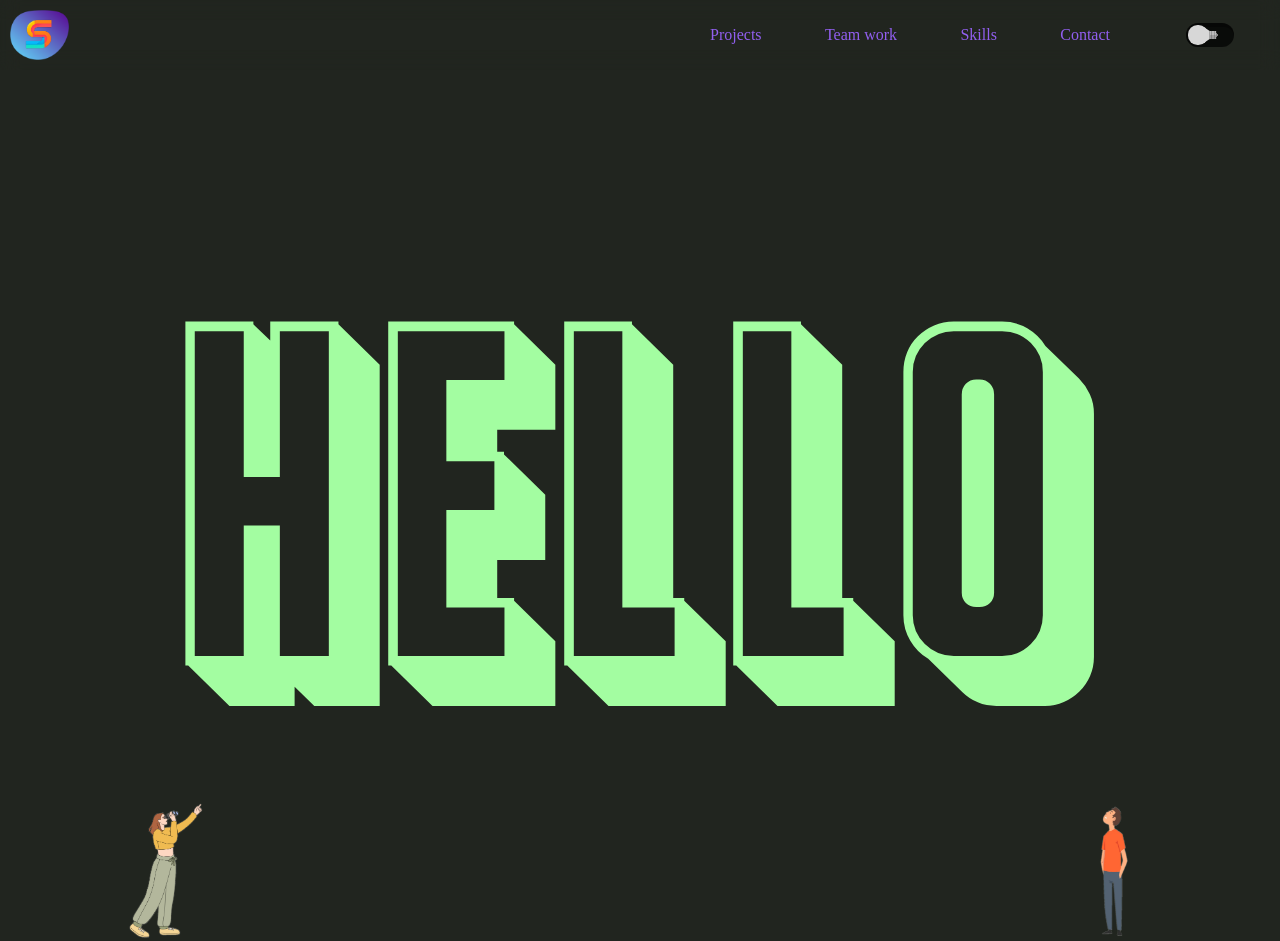
==== index.html @ 33161b4a "Added a nav screen for smaller screens" ====
<!DOCTYPE html>
<html lang="en">
<head>
    <meta charset="UTF-8">
    <meta name="viewport" content="width=device-width, initial-scale=1.0">
    <title>Sunil Hegde</title>
    <link rel="stylesheet" href="./style.css">
    <link rel="stylesheet" href="./elements.css">
    <link rel="icon" type="image/x-icon" href="./assets/favicon.ico">
</head>
<body>
    <nav>
        <div id="logo">
            <img src="./assets/logo.png" alt="logo">
        </div>
        <div id="navRightBox">
            <div id="navigationItems"> 
                <ul>
                    <li>Projects</li>
                    <li>Team work</li>
                    <li>Skills</li>
                    <li>Contact</li>
                </ul>
            </div>
            <input type="checkbox" class="l">
            <label class="hamburger">
                <input type="checkbox">
                <svg viewBox="0 0 32 32">
                  <path class="line line-top-bottom" d="M27 10 13 10C10.8 10 9 8.2 9 6 9 3.5 10.8 2 13 2 15.2 2 17 3.8 17 6L17 26C17 28.2 18.8 30 21 30 23.2 30 25 28.2 25 26 25 23.8 23.2 22 21 22L7 22"></path>
                  <path class="line" d="M7 16 27 16"></path>
                </svg>
            </label>
        </div>
    </nav>
    <div id="myNav" class="overlay">
        <div class="overlay-content">
          <a href="#">About</a>
          <a href="#">Services</a>
          <a href="#">Clients</a>
          <a href="#">Contact</a>
        </div>
      </div>
    <div id="container1">
        <div class="text">
            <h1 class="helloText box-shadow">Hello</h1>
        </div>
        <div class="illustrations">
            <img src="./assets/illustration1.png" alt="illustration1">
            <img src="./assets/illustration2.png" alt="">
        </div>
    </div>
</body>
<script src="./script.js"></script>
</html>
---- style.css ----
@font-face {
  font-family: 'franchiseregular';
  src: url('./assets/Fonts/Franchise/franchise-webfont.woff2') format('woff2'),
       url('./assets/Fonts/Franchise/franchise-webfont.woff') format('woff');
  font-weight: normal;
  font-style: normal;

}
body{
    display: flex;
    flex-direction: column;
    padding: 0;
    margin: 0;
    background: #21251f;
    width: 100vw;
}
nav{
    display: flex;
    height: 50px;
    justify-content: space-between;
    padding: 10px;
    width: 100vw;
    position: fixed; 
    top: 0; 
    left: 0; 
    z-index: 9999; 
    backdrop-filter: blur(10px);
}
#logo img{
    height: 99%;
    width: auto;
    margin: auto;
}
#navRightBox{
    display: flex;
    justify-content: space-between;
    align-items: center;
    width: 600px;
}
#navigationItems ul{
    display: flex;
    justify-content: space-between;
    width: 400px;
    padding: 20px;
    list-style: none;
    color: #925ff0;
}
.hamburger{
  display: none;
}
#container1{
  display: flex;
  flex-direction: column;
  height: 100vh;
  width: 100vw;
  justify-content: space-between;
  align-items: center;
}
#container1 h1{
  font-size: 480px;
  margin-bottom: 50px;
  font-family: franchiseregular;
  font-weight: 100;
  color: #a3fda1;
}
.illustrations{
  display: flex;
  width: 80vw;
  justify-content: space-between;
  margin-bottom: 0vh;
}
#container1 img{
  height: 150px;
  width: auto;
}
@media screen and (width < 1000px){
  #container1 h1{
    font-size: 330px;
  }
}
@media screen and (width < 660px){
  #container1{
    justify-content: center;
  }
  #container1 h1{
    font-size: 220px;
  }
  #navigationItems ul{
    display: none;
  }
  .l{
    display: none;
  }
  #navRightBox{
    width: auto;
    padding-right: 20px;
  }
  .hamburger{
    display: block;
    margin: 5px;
    z-index: 99999999;
  }
}
@media screen and (width < 450px){
  nav{
    bottom: 0;
    top: auto;
  }
  #container1 h1{
    font-size: 200px;
  }
}
@media screen and (width < 390px){
  nav{
    bottom: 0;
    top: auto;
  }

  #container1 h1{
    font-size: 170px;
  }
}
---- elements.css ----
@font-face {
  font-family: 'franchiseregular';
  src: url('./assets/Fonts/Franchise/franchise-webfont.woff2') format('woff2'),
       url('./assets/Fonts/Franchise/franchise-webfont.woff') format('woff');
  font-weight: normal;
  font-style: normal;

}
/* Togle Switch */
.l {
    display: block;
    margin-bottom: 1.5em;
    font-size: 1em;
  }
  
  .l {
    background-color: rgba(0,0,0,0.7);
    border-radius: 0.75em;
    box-shadow: 0.125em 0.125em 0 0.125em rgba(0,0,0,0.3) inset;
    color: #fdea7b;
    display: inline-flex;
    align-items: center;
    margin: auto;
    padding: 0.15em;
    width: 3em;
    height: 1.5em;
    transition: background-color 0.1s 0.3s ease-out, box-shadow 0.1s 0.3s ease-out;
    -webkit-appearance: none;
    -moz-appearance: none;
    appearance: none;
  }
  
  .l:before, .l:after {
    content: "";
    display: block;
  }
  
  .l:before {
    background-color: #d7d7d7;
    border-radius: 50%;
    width: 1.2em;
    height: 1.2em;
    transition: background-color 0.1s 0.3s ease-out, transform 0.3s ease-out;
    z-index: 1;
  }
  
  .l:after {
    background: linear-gradient(transparent 50%, rgba(0,0,0,0.15) 0) 0 50% / 50% 100%,
          repeating-linear-gradient(90deg,#bbb 0,#bbb,#bbb 20%,#999 20%,#999 40%) 0 50% / 50% 100%,
          radial-gradient(circle at 50% 50%,#888 25%, transparent 26%);
    background-repeat: no-repeat;
    border: 0.25em solid transparent;
    border-left: 0.4em solid #d8d8d8;
    border-right: 0 solid transparent;
    transition: border-left-color 0.1s 0.3s ease-out, transform 0.3s ease-out;
    transform: translateX(-22.5%);
    transform-origin: 25% 50%;
    width: 1.2em;
    height: 1em;
    box-sizing: border-box;
  }
  /* Checked */
  .l:checked {
    background-color: white;
    border: 4px solid #fdea7b;
    box-shadow: 0.125em 0.125em 0 0.125em rgba(0,0,0,0.1) inset;
  }
  
  .l:checked:before {
    background-color: currentColor;
    transform: translateX(125%)
  }
  
  .l:checked:after {
    border-left-color: currentColor;
    transform: translateX(-2.5%) rotateY(180deg);
  }

  .hamburger {
    cursor: pointer;
  }
  
  .hamburger input {
    display: none;
  }
  
  .hamburger svg {
    /* The size of the SVG defines the overall size */
    height: 2.5em;
    /* Define the transition for transforming the SVG */
    transition: transform 600ms cubic-bezier(0.4, 0, 0.2, 1);
  }
  
  .line {
    fill: none;
    stroke: #925ff0;
    stroke-linecap: round;
    stroke-linejoin: round;
    stroke-width: 3;
    /* Define the transition for transforming the Stroke */
    transition: stroke-dasharray 600ms cubic-bezier(0.4, 0, 0.2, 1),
                stroke-dashoffset 600ms cubic-bezier(0.4, 0, 0.2, 1);
  }
  
  .line-top-bottom {
    stroke-dasharray: 12 63;
  }
  
  .hamburger input:checked + svg {
    transform: rotate(-45deg);
  }
  
  .hamburger input:checked + svg .line-top-bottom {
    stroke-dasharray: 20 300;
    stroke-dashoffset: -32.42;
  }
  /* The Overlay (background) */
.overlay { 
  height: 100%;
  width: 0;
  position: fixed; 
  z-index: 1; 
  left: 0;
  top: 0;
  backdrop-filter: blur(30px);
  overflow-x: hidden; 
  transition: 0.5s;
}

/* Position the content inside the overlay */
.overlay-content {
  position: relative;
  top: 35%;
  width: 100%;
  text-align: center; 
  margin-top: 30px;
}

/* The navigation links inside the overlay */
.overlay a {
  padding: 8px;
  text-decoration: none;
  font-size: 50px;
  font-family: franchiseregular;
  color: #925ff0;
  display: block; 
  transition: 0.3s; 
}

.overlay a:hover, .overlay a:focus {
  color: red;
}
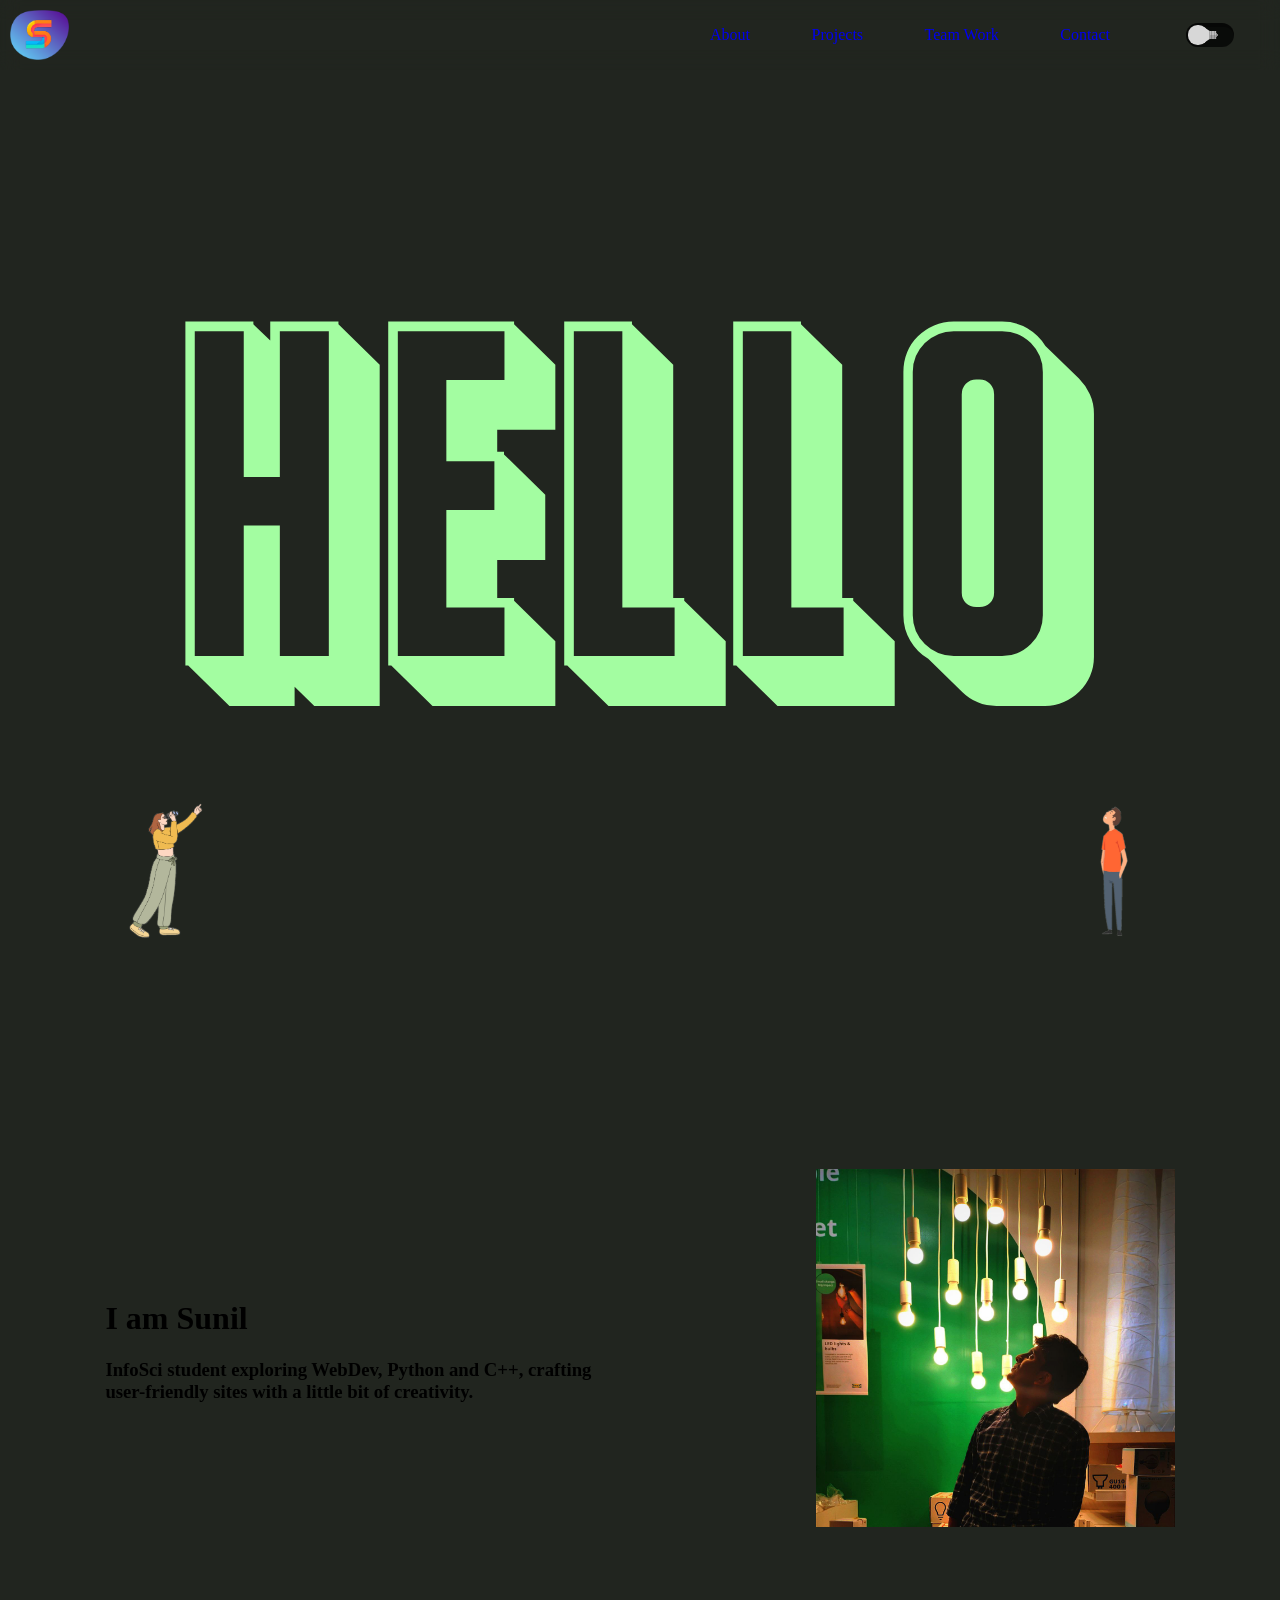
==== commit 023e23b9: "added 2nd page" ====
--- a/index.html
+++ b/index.html
@@ -16,10 +16,10 @@
         <div id="navRightBox">
             <div id="navigationItems"> 
                 <ul>
-                    <li>Projects</li>
-                    <li>Team work</li>
-                    <li>Skills</li>
-                    <li>Contact</li>
+                    <li><a href="#container2">About</a></li>
+                    <li><a href="#">Projects</a></li>
+                    <li><a href="#">Team Work</a></li>
+                    <li><a href="#">Contact</a></li>
                 </ul>
             </div>
             <input type="checkbox" class="l">
@@ -34,21 +34,30 @@
     </nav>
     <div id="myNav" class="overlay">
         <div class="overlay-content">
-          <a href="#">About</a>
-          <a href="#">Services</a>
-          <a href="#">Clients</a>
+          <a href="#container2">About</a>
+          <a href="#">Projects</a>
+          <a href="#">Team Work</a>
           <a href="#">Contact</a>
         </div>
       </div>
     <div id="container1">
         <div class="text">
-            <h1 class="helloText box-shadow">Hello</h1>
+            <h1 class="helloText">Hello</h1>
         </div>
         <div class="illustrations">
             <img src="./assets/illustration1.png" alt="illustration1">
             <img src="./assets/illustration2.png" alt="">
         </div>
     </div>
+    <div id="container2">
+        <div class="aboutText">
+            <h1>I am <span>Sunil</span></h1>
+            <h3>InfoSci student exploring WebDev, Python and C++, crafting user-friendly sites with a little bit of creativity.</h3>
+        </div>
+        <div class="myImage">
+            <img src="./assets/Sunil.jpeg" alt="Sunil's Image">
+        </div>
+    </div>
 </body>
 <script src="./script.js"></script>
 </html>
--- a/style.css
+++ b/style.css
@@ -5,6 +5,9 @@
   font-weight: normal;
   font-style: normal;
 
+}
+::-webkit-scrollbar {
+  display: none;
 }
 body{
     display: flex;
@@ -45,6 +48,16 @@
     list-style: none;
     color: #925ff0;
 }
+#navigationItems li{
+  transition: 0.3s ease-in;
+}
+#navigationItems li:hover{
+  transform: scale(1.08);
+}
+#navigationItems a:link{
+  text-decoration: none;
+}
+
 .hamburger{
   display: none;
 }
@@ -73,9 +86,26 @@
   height: 150px;
   width: auto;
 }
+#container2{
+  display: flex;
+  height: 100vh;
+  width: 100vw;
+  justify-content: space-around;
+  align-items: center;
+}
+#container2 img{
+  height: auto;
+  width: 28vw;
+}
+#container2 .aboutText{
+  width: 500px;
+}
 @media screen and (width < 1000px){
   #container1 h1{
     font-size: 330px;
+  }
+  #container2{
+    flex-direction: column;
   }
 }
 @media screen and (width < 660px){
--- a/elements.css
+++ b/elements.css
@@ -142,7 +142,8 @@
   text-decoration: none;
   font-size: 50px;
   font-family: franchiseregular;
-  color: #925ff0;
+  text-shadow: 0 0 10px #925ff0; 
+  color: white;
   display: block; 
   transition: 0.3s; 
 }
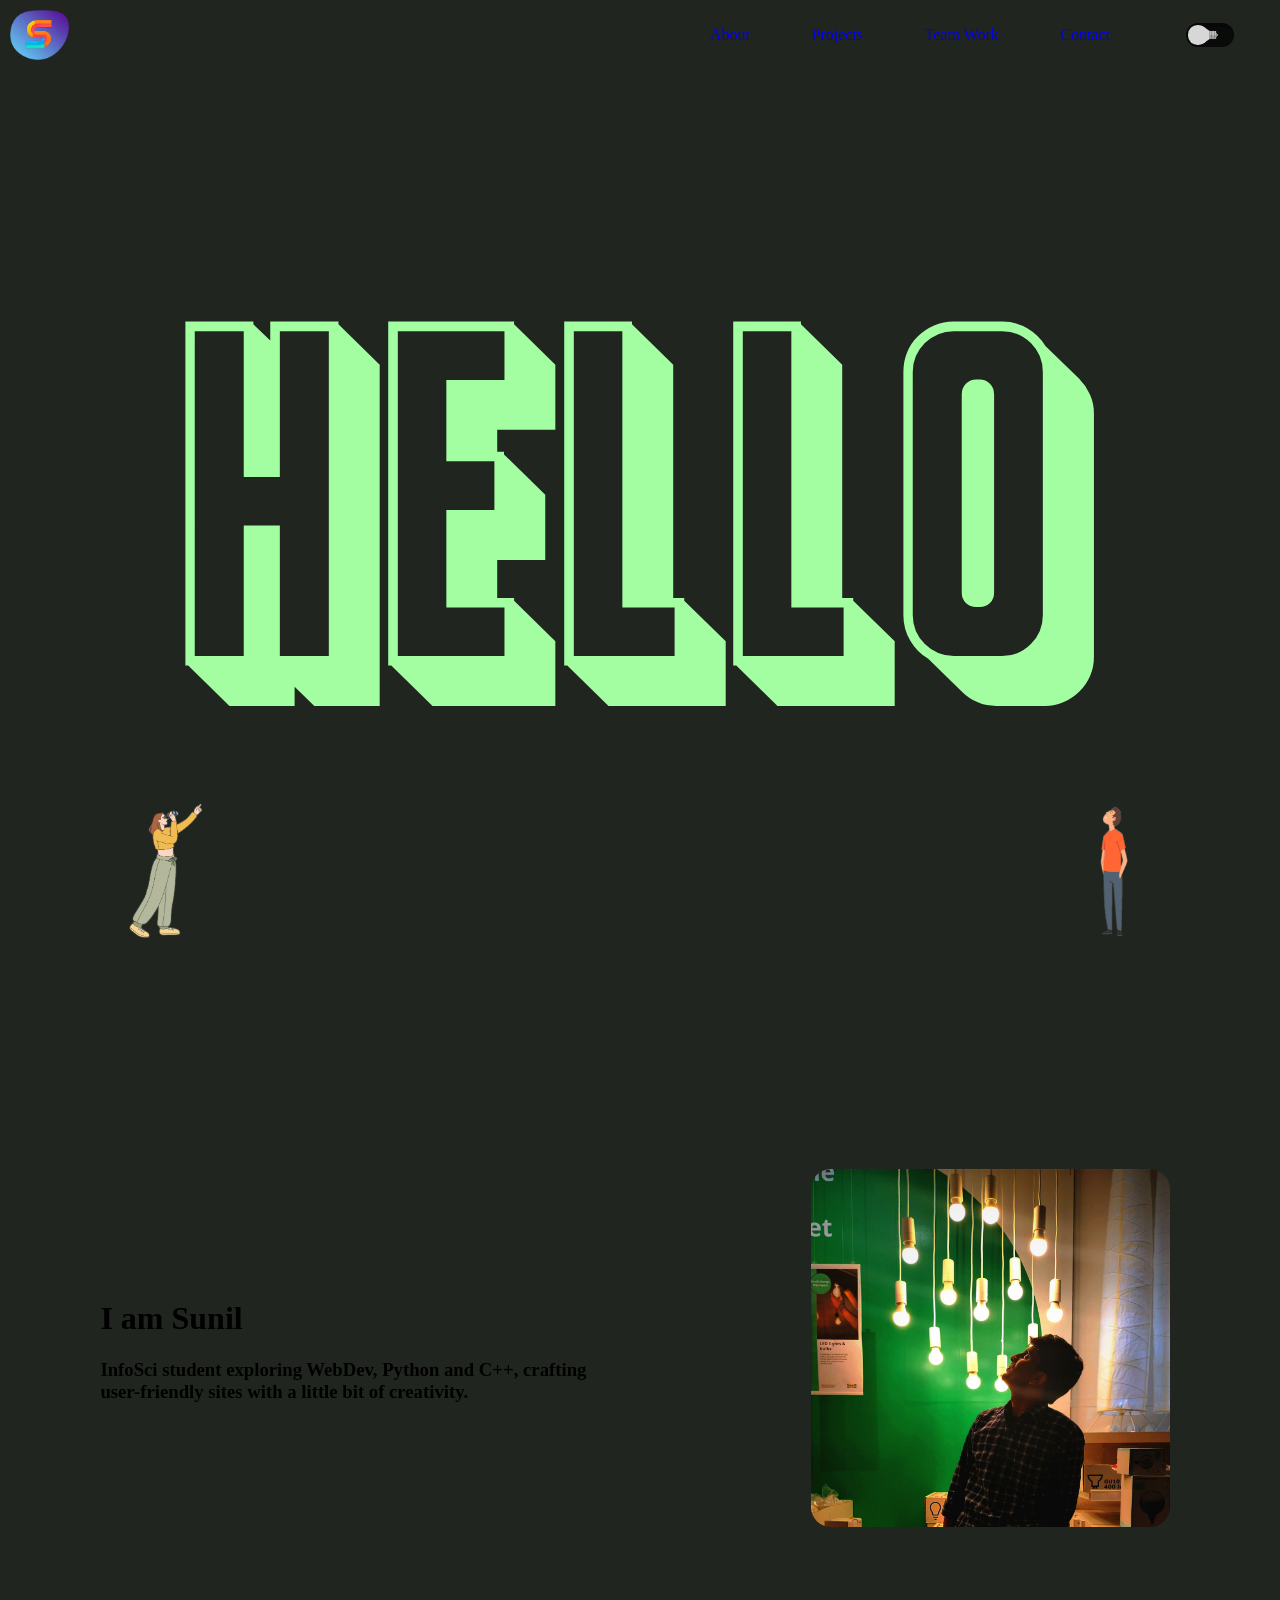
==== commit 4034dbe3: "some minor changes" ====
--- a/index.html
+++ b/index.html
@@ -22,7 +22,7 @@
                     <li><a href="#">Contact</a></li>
                 </ul>
             </div>
-            <input type="checkbox" class="l">
+            <input type="checkbox" class="l" style="cursor: pointer;">
             <label class="hamburger">
                 <input type="checkbox">
                 <svg viewBox="0 0 32 32">
@@ -58,6 +58,8 @@
             <img src="./assets/Sunil.jpeg" alt="Sunil's Image">
         </div>
     </div>
+    <div id="container3">
+    </div>
 </body>
 <script src="./script.js"></script>
 </html>
--- a/style.css
+++ b/style.css
@@ -16,6 +16,7 @@
     margin: 0;
     background: #21251f;
     width: 100vw;
+    transition: 0.5s ease-in;
 }
 nav{
     display: flex;
@@ -93,12 +94,24 @@
   justify-content: space-around;
   align-items: center;
 }
+ 
 #container2 img{
   height: auto;
   width: 28vw;
+  border-radius: 30px;
+  padding: 10px;
+  margin: auto;
 }
 #container2 .aboutText{
   width: 500px;
+}
+
+#container3{
+  display: flex;
+  height: 100vh;
+  width: 100vw;
+  justify-content: space-around;
+  align-items: center;
 }
 @media screen and (width < 1000px){
   #container1 h1{
@@ -106,6 +119,9 @@
   }
   #container2{
     flex-direction: column;
+  }
+  #container2 .aboutText{
+    width: 300px;
   }
 }
 @media screen and (width < 660px){
--- a/elements.css
+++ b/elements.css
@@ -150,4 +150,4 @@
 
 .overlay a:hover, .overlay a:focus {
   color: red;
-}
+}
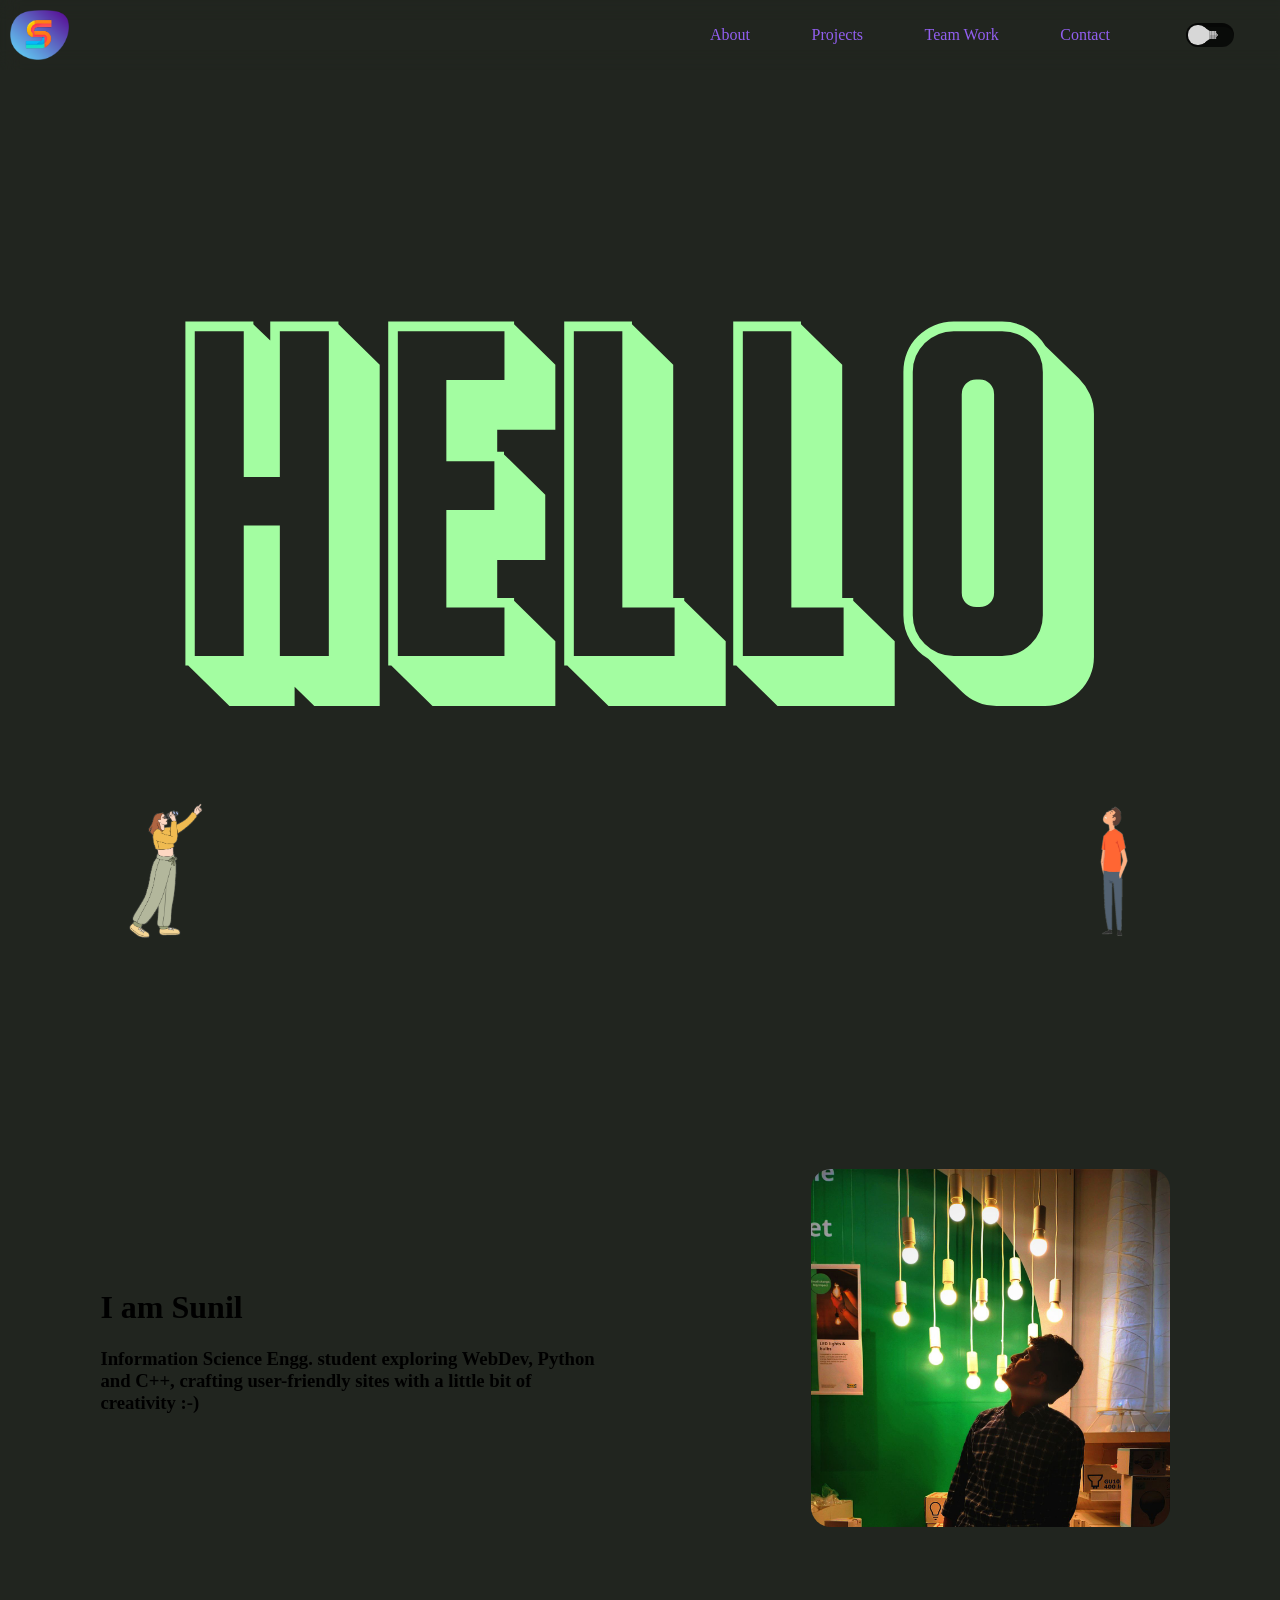
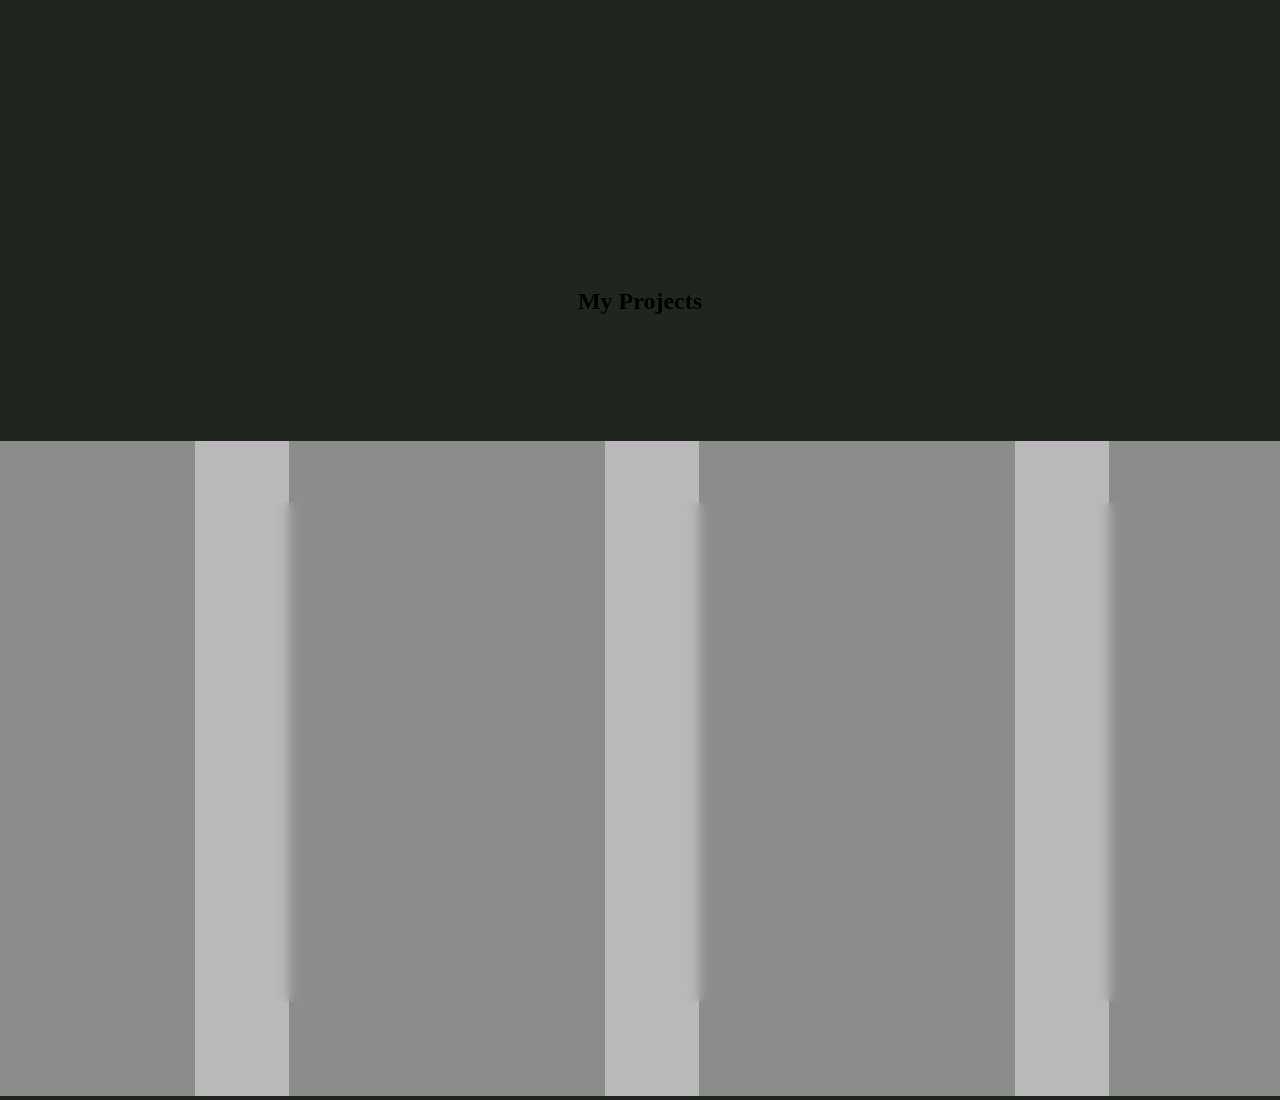
==== commit 3214efd4: "Added my projects section" ====
--- a/index.html
+++ b/index.html
@@ -17,7 +17,7 @@
             <div id="navigationItems"> 
                 <ul>
                     <li><a href="#container2">About</a></li>
-                    <li><a href="#">Projects</a></li>
+                    <li><a href="#container3">Projects</a></li>
                     <li><a href="#">Team Work</a></li>
                     <li><a href="#">Contact</a></li>
                 </ul>
@@ -35,7 +35,7 @@
     <div id="myNav" class="overlay">
         <div class="overlay-content">
           <a href="#container2">About</a>
-          <a href="#">Projects</a>
+          <a href="#container3">Projects</a>
           <a href="#">Team Work</a>
           <a href="#">Contact</a>
         </div>
@@ -52,13 +52,68 @@
     <div id="container2">
         <div class="aboutText">
             <h1>I am <span>Sunil</span></h1>
-            <h3>InfoSci student exploring WebDev, Python and C++, crafting user-friendly sites with a little bit of creativity.</h3>
+            <h3>Information Science Engg. student exploring WebDev, Python and C++, crafting user-friendly sites with a little bit of creativity :-)</h3>
         </div>
         <div class="myImage">
             <img src="./assets/Sunil.jpeg" alt="Sunil's Image">
         </div>
     </div>
     <div id="container3">
+        <h2>My Projects</h2>
+        <div class="projects">
+            <div class="card">
+                <h3>Solaris</h3>
+                <img src="./assets/SolarisPage.png" alt="Solaris Page" style="width: 90%; height: auto; border-radius: 5px;">
+                <p>I made my first landing page using HTML and CSS after learning a lot from The Odin Project, an open-source web development platform.</p>
+                <div class="buttons">
+                    <button>
+                        <span><a href="https://github.com/Sunil-Hegde/odin-website" target="_blank">REPO</a></span>
+                      </button>
+                      <button>
+                        <span><a href="https://sunil-hegde.github.io/odin-website/" target="_blank">PAGE</a></span>
+                      </button>
+                </div>
+            </div>
+            <div class="card">
+              <h3>Rock-Paper-Scissors</h3>
+              <img src="./assets/rockPaperScissorsPage.png" alt="Solaris Page" style="width: 90%; height: auto; border-radius: 5px;">
+              <p>Curious for a game of chance? Check out my Rock, Paper, Scissors game website! Crafted with HTML, CSS, and JavaScript for some interactive fun!</p>
+                <div class="buttons">
+                    <button>
+                        <span><a href="https://github.com/Sunil-Hegde/odin-javascript" target="_blank">REPO</a></span>
+                    </button>
+                    <button>
+                        <span><a href="https://sunil-hegde.github.io/odin-javascript/" target="_blank">PAGE</a></span>
+                    </button>
+                </div>
+            </div>
+            <div class="card">
+                <h3>Etch-A-Sketch</h3>
+                <img src="./assets/etchAsketchPage.png" alt="Solaris Page" style="width: 90%; height: auto; border-radius: 5px;">
+                <p>I played around with a mix of JavaScript functions, and created my own Etch-A-Sketch page.</p>
+                <div class="buttons">
+                    <button>
+                        <span><a href="https://github.com/Sunil-Hegde/odin-etchAsketch" target="_blank">REPO</a></span>
+                    </button>
+                    <button>
+                        <span><a href="https://sunil-hegde.github.io/odin-etchAsketch/" target="_blank">PAGE</a></span>
+                    </button>
+                </div>
+            </div>
+            <div class="card">
+                <h3>Astronomy picture of the day</h3>
+                <img src="./assets/APODpage.png" alt="Solaris Page" style="width: 90%; height: auto; border-radius: 5px;">
+                <p>I explored about APIs and created a page dedicated to Astronomy Picture of the Day. This uses NASA's public API with the same title.</p>
+                <div class="buttons">
+                    <button>
+                        <span><a href="https://github.com/Sunil-Hegde/APOD" target="_blank">REPO</a></span>
+                    </button>
+                    <button>
+                        <span><a href="https://sunil-hegde.github.io/APOD/" target="_blank">PAGE</a></span>
+                    </button>
+                </div>
+            </div>
+        </div>
     </div>
 </body>
 <script src="./script.js"></script>
--- a/style.css
+++ b/style.css
@@ -8,6 +8,10 @@
 }
 ::-webkit-scrollbar {
   display: none;
+}
+a{
+  text-decoration: none;
+  color: inherit;
 }
 body{
     display: flex;
@@ -108,11 +112,21 @@
 
 #container3{
   display: flex;
+  flex-direction: column;
   height: 100vh;
   width: 100vw;
   justify-content: space-around;
   align-items: center;
 }
+.projects{
+  display: flex;
+  justify-content: space-around;
+}
+.buttons{
+  display: flex;
+  justify-content: space-around;
+}
+
 @media screen and (width < 1000px){
   #container1 h1{
     font-size: 330px;
--- a/elements.css
+++ b/elements.css
@@ -150,4 +150,98 @@
 
 .overlay a:hover, .overlay a:focus {
   color: red;
-}+}
+.card {
+  box-sizing: border-box;
+  width: 350px;
+  height: 500px;
+  background: rgba(217, 217, 217, 0.58);
+  border: 2px solid white;
+  box-shadow: 12px 17px 51px rgba(153, 152, 152, 0.486);
+  backdrop-filter: blur(6px);
+  border-radius: 17px;
+  text-align: center;
+  cursor: pointer;
+  transition: all 0.5s;
+  display: flex;
+  flex-direction: column;
+  align-items: center;
+  justify-content: space-evenly;
+  user-select: none;
+  font-weight: bolder;
+  color: black;
+  margin: 30px;
+}
+
+.card:hover {
+  border: 2px solid #925ff0;
+  transform: scale(1.05);
+}
+
+.card:active {
+  transform: scale(0.95);
+}
+button {
+  position: relative;
+  display: flex;
+  justify-content: center;
+  align-items: center;
+  border-radius: 10px;
+  background: #183153;
+  font-family: "Montserrat", sans-serif;
+  box-shadow: 0px 6px 24px 0px rgba(0, 0, 0, 0.2);
+  overflow: hidden;
+  border: none;
+  width: 40%;
+  height: 80%;
+  cursor: pointer;
+ }
+ 
+ button:after {
+  content: " ";
+  width: 0%;
+  height: 100%;
+  background: #a3fda1;
+  position: absolute;
+  transition: all 0.4s ease-in-out;
+  right: 0;
+ }
+ 
+ button:hover::after {
+  right: auto;
+  left: 0;
+  width: 100%;
+ }
+ 
+ button span {
+  text-align: center;
+  text-decoration: none;
+  width: 100%;
+  padding: 18px 25px;
+  color: #fff;
+  font-size: 1.125em;
+  font-weight: 700;
+  letter-spacing: 0.3em;
+  z-index: 20;
+  transition: all 0.3s ease-in-out;
+ }
+ 
+ button:hover span {
+  color: #183153;
+  animation: scaleUp 0.3s ease-in-out;
+ }
+ 
+ @keyframes scaleUp {
+  0% {
+   transform: scale(1);
+  }
+ 
+  50% {
+   transform: scale(0.95);
+  }
+ 
+  100% {
+   transform: scale(1);
+  }
+ }
+ 
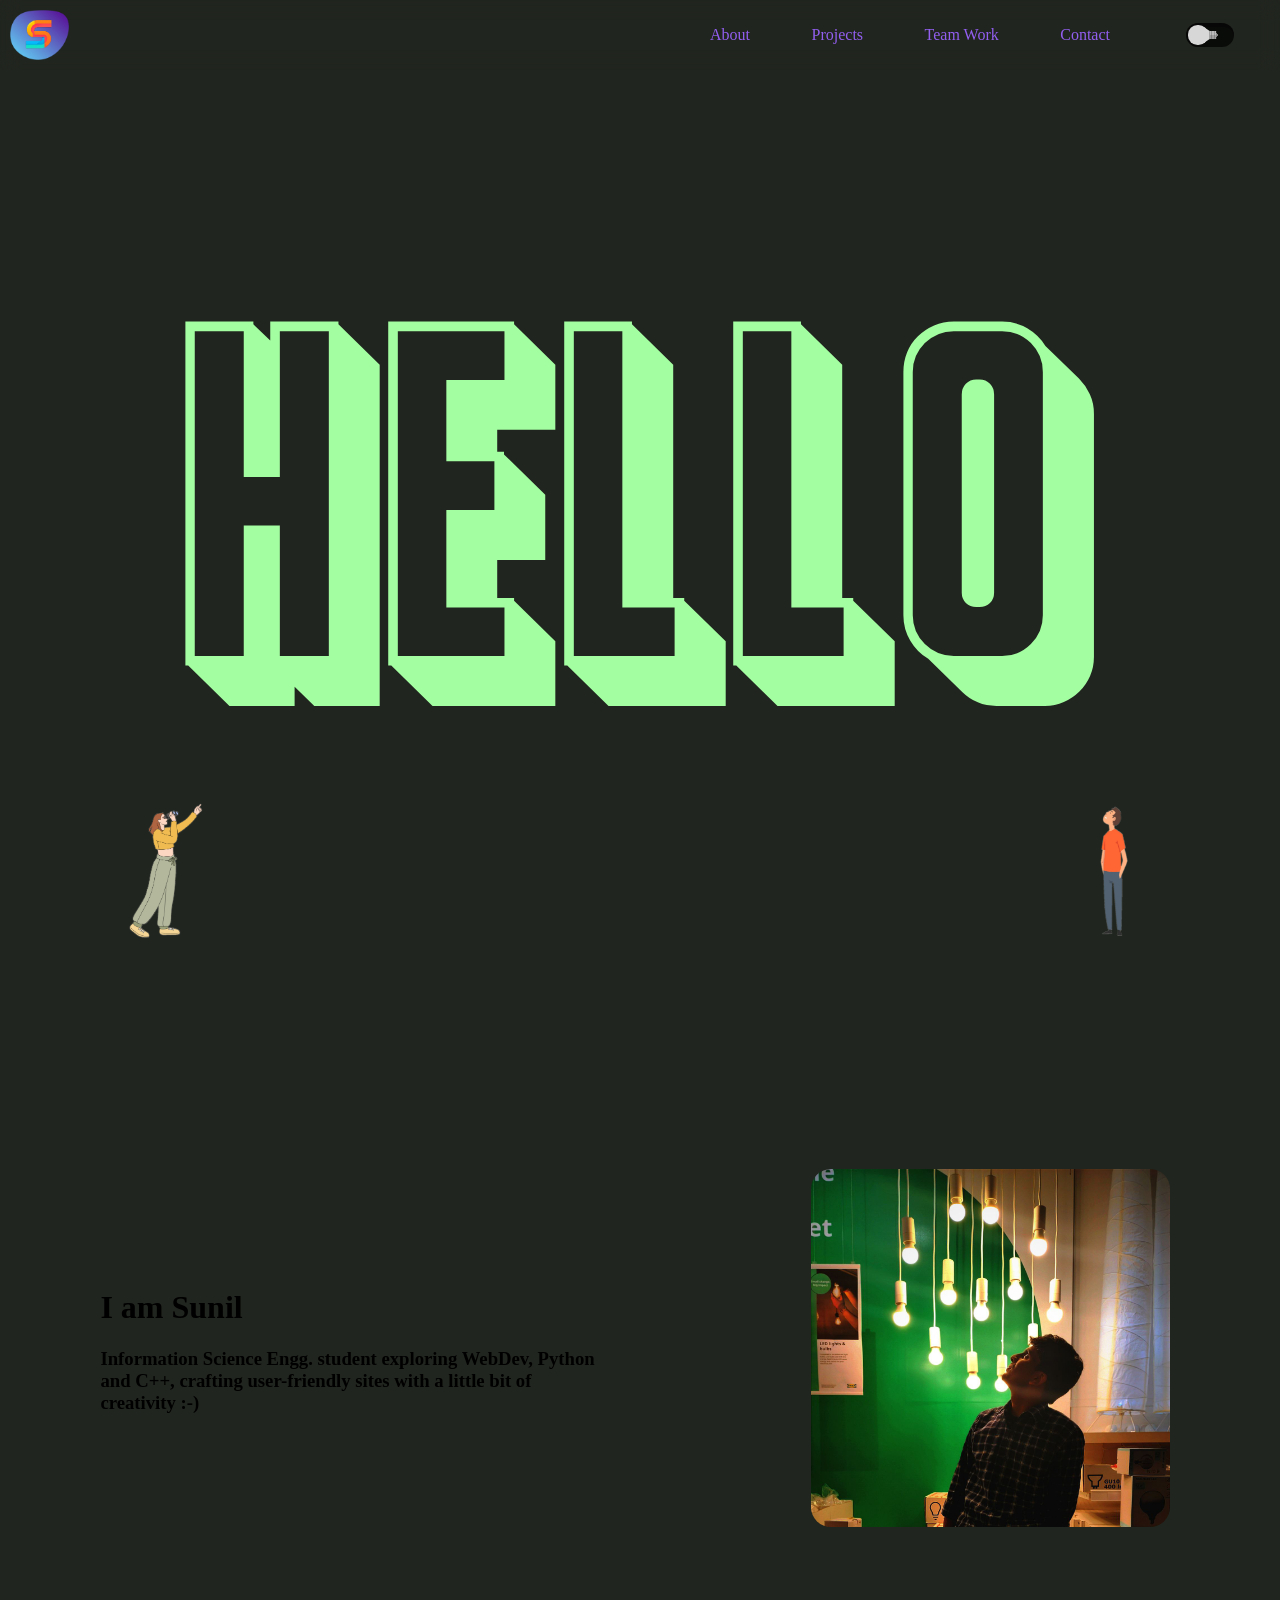
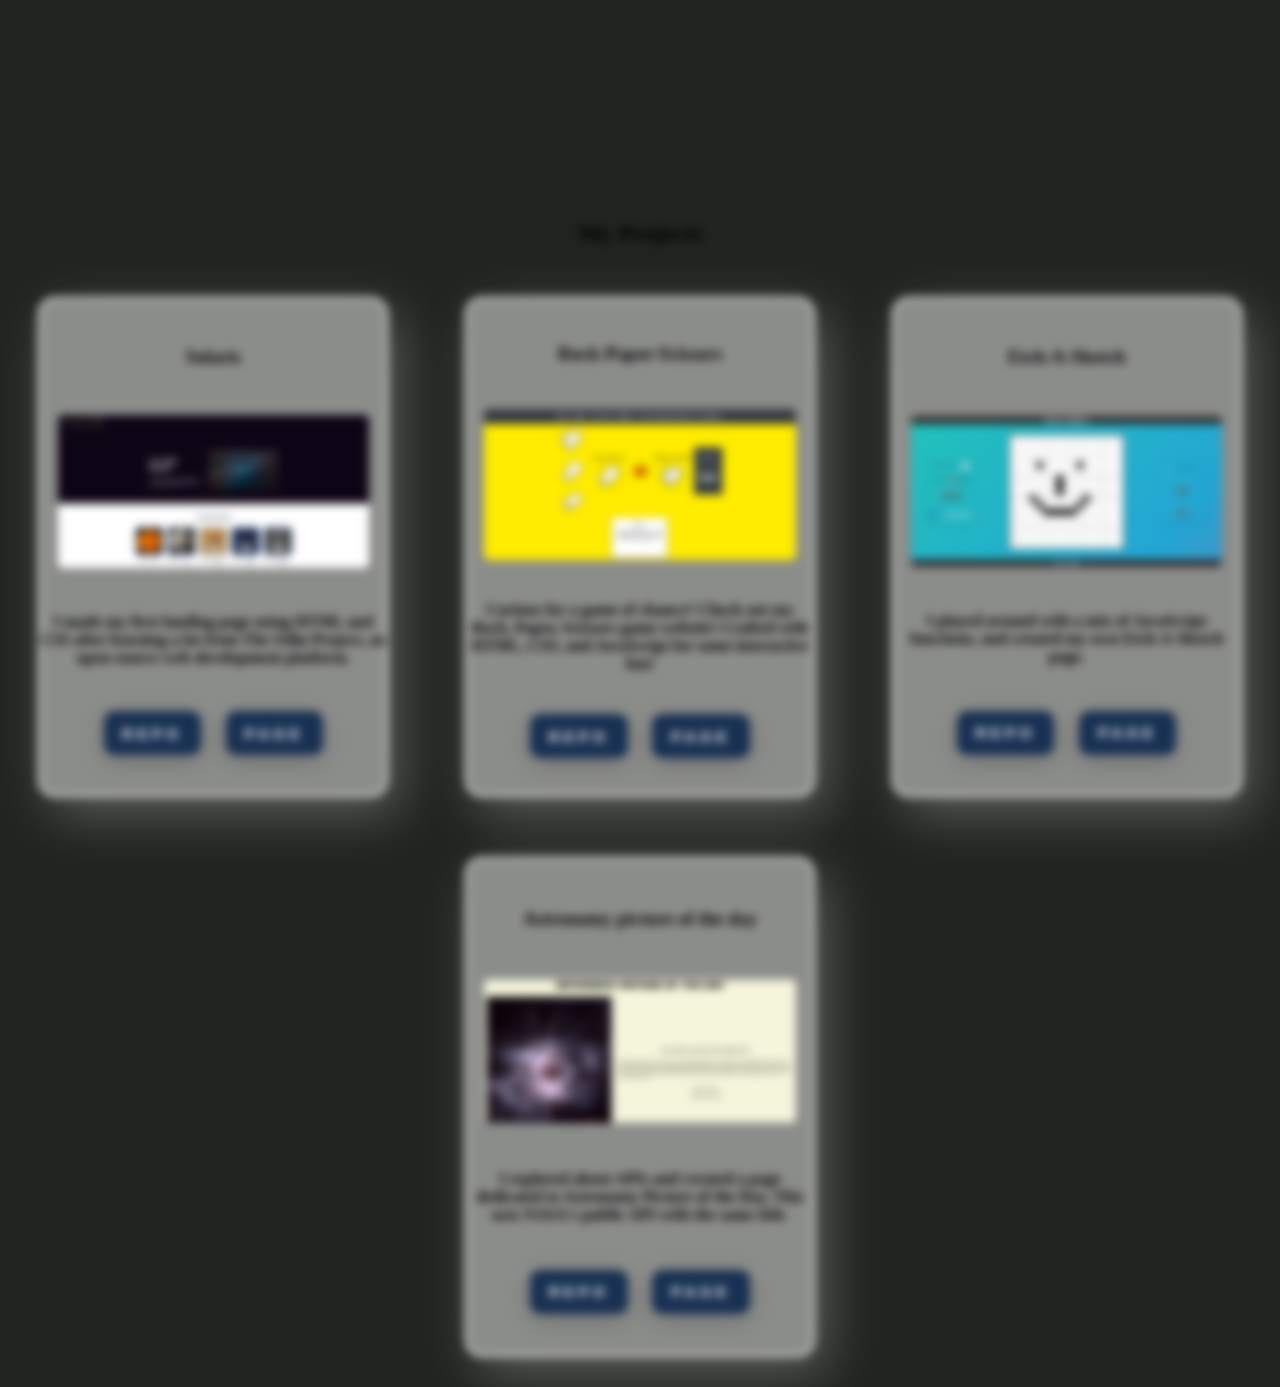
==== commit 883fb106: "added a little bit of animation" ====
--- a/index.html
+++ b/index.html
@@ -40,7 +40,7 @@
           <a href="#">Contact</a>
         </div>
       </div>
-    <div id="container1">
+    <div id="container1" class="hidden">
         <div class="text">
             <h1 class="helloText">Hello</h1>
         </div>
@@ -49,7 +49,7 @@
             <img src="./assets/illustration2.png" alt="">
         </div>
     </div>
-    <div id="container2">
+    <div id="container2" class="hidden">
         <div class="aboutText">
             <h1>I am <span>Sunil</span></h1>
             <h3>Information Science Engg. student exploring WebDev, Python and C++, crafting user-friendly sites with a little bit of creativity :-)</h3>
@@ -58,7 +58,7 @@
             <img src="./assets/Sunil.jpeg" alt="Sunil's Image">
         </div>
     </div>
-    <div id="container3">
+    <div id="container3" class="hidden">
         <h2>My Projects</h2>
         <div class="projects">
             <div class="card">
@@ -76,7 +76,7 @@
             </div>
             <div class="card">
               <h3>Rock-Paper-Scissors</h3>
-              <img src="./assets/rockPaperScissorsPage.png" alt="Solaris Page" style="width: 90%; height: auto; border-radius: 5px;">
+              <img src="./assets/rockPaperScissorsPage.png" alt="rps Page" style="width: 90%; height: auto; border-radius: 5px;">
               <p>Curious for a game of chance? Check out my Rock, Paper, Scissors game website! Crafted with HTML, CSS, and JavaScript for some interactive fun!</p>
                 <div class="buttons">
                     <button>
@@ -89,7 +89,7 @@
             </div>
             <div class="card">
                 <h3>Etch-A-Sketch</h3>
-                <img src="./assets/etchAsketchPage.png" alt="Solaris Page" style="width: 90%; height: auto; border-radius: 5px;">
+                <img src="./assets/etchAsketchPage.png" alt="etchAsketch Page" style="width: 90%; height: auto; border-radius: 5px;">
                 <p>I played around with a mix of JavaScript functions, and created my own Etch-A-Sketch page.</p>
                 <div class="buttons">
                     <button>
@@ -102,7 +102,7 @@
             </div>
             <div class="card">
                 <h3>Astronomy picture of the day</h3>
-                <img src="./assets/APODpage.png" alt="Solaris Page" style="width: 90%; height: auto; border-radius: 5px;">
+                <img src="./assets/APODpage.png" alt="apod Page" style="width: 90%; height: auto; border-radius: 5px;">
                 <p>I explored about APIs and created a page dedicated to Astronomy Picture of the Day. This uses NASA's public API with the same title.</p>
                 <div class="buttons">
                     <button>
--- a/style.css
+++ b/style.css
@@ -120,11 +120,21 @@
 }
 .projects{
   display: flex;
+  flex-wrap: wrap;
   justify-content: space-around;
 }
 .buttons{
   display: flex;
   justify-content: space-around;
+}
+.hidden{
+  opacity: 0;
+  filter: blur(5px);
+  transition: all 2s;
+}
+.show{
+  opacity: 1;
+  filter: blur(0);
 }
 
 @media screen and (width < 1000px){
@@ -136,6 +146,13 @@
   }
   #container2 .aboutText{
     width: 300px;
+  }
+  #container2 img{
+    width: 350px;
+  }
+  #container3{
+    height: auto;
+    margin-bottom: 5vh;
   }
 }
 @media screen and (width < 660px){
@@ -163,8 +180,8 @@
 }
 @media screen and (width < 450px){
   nav{
-    bottom: 0;
-    top: auto;
+    
+    top: 0;
   }
   #container1 h1{
     font-size: 200px;
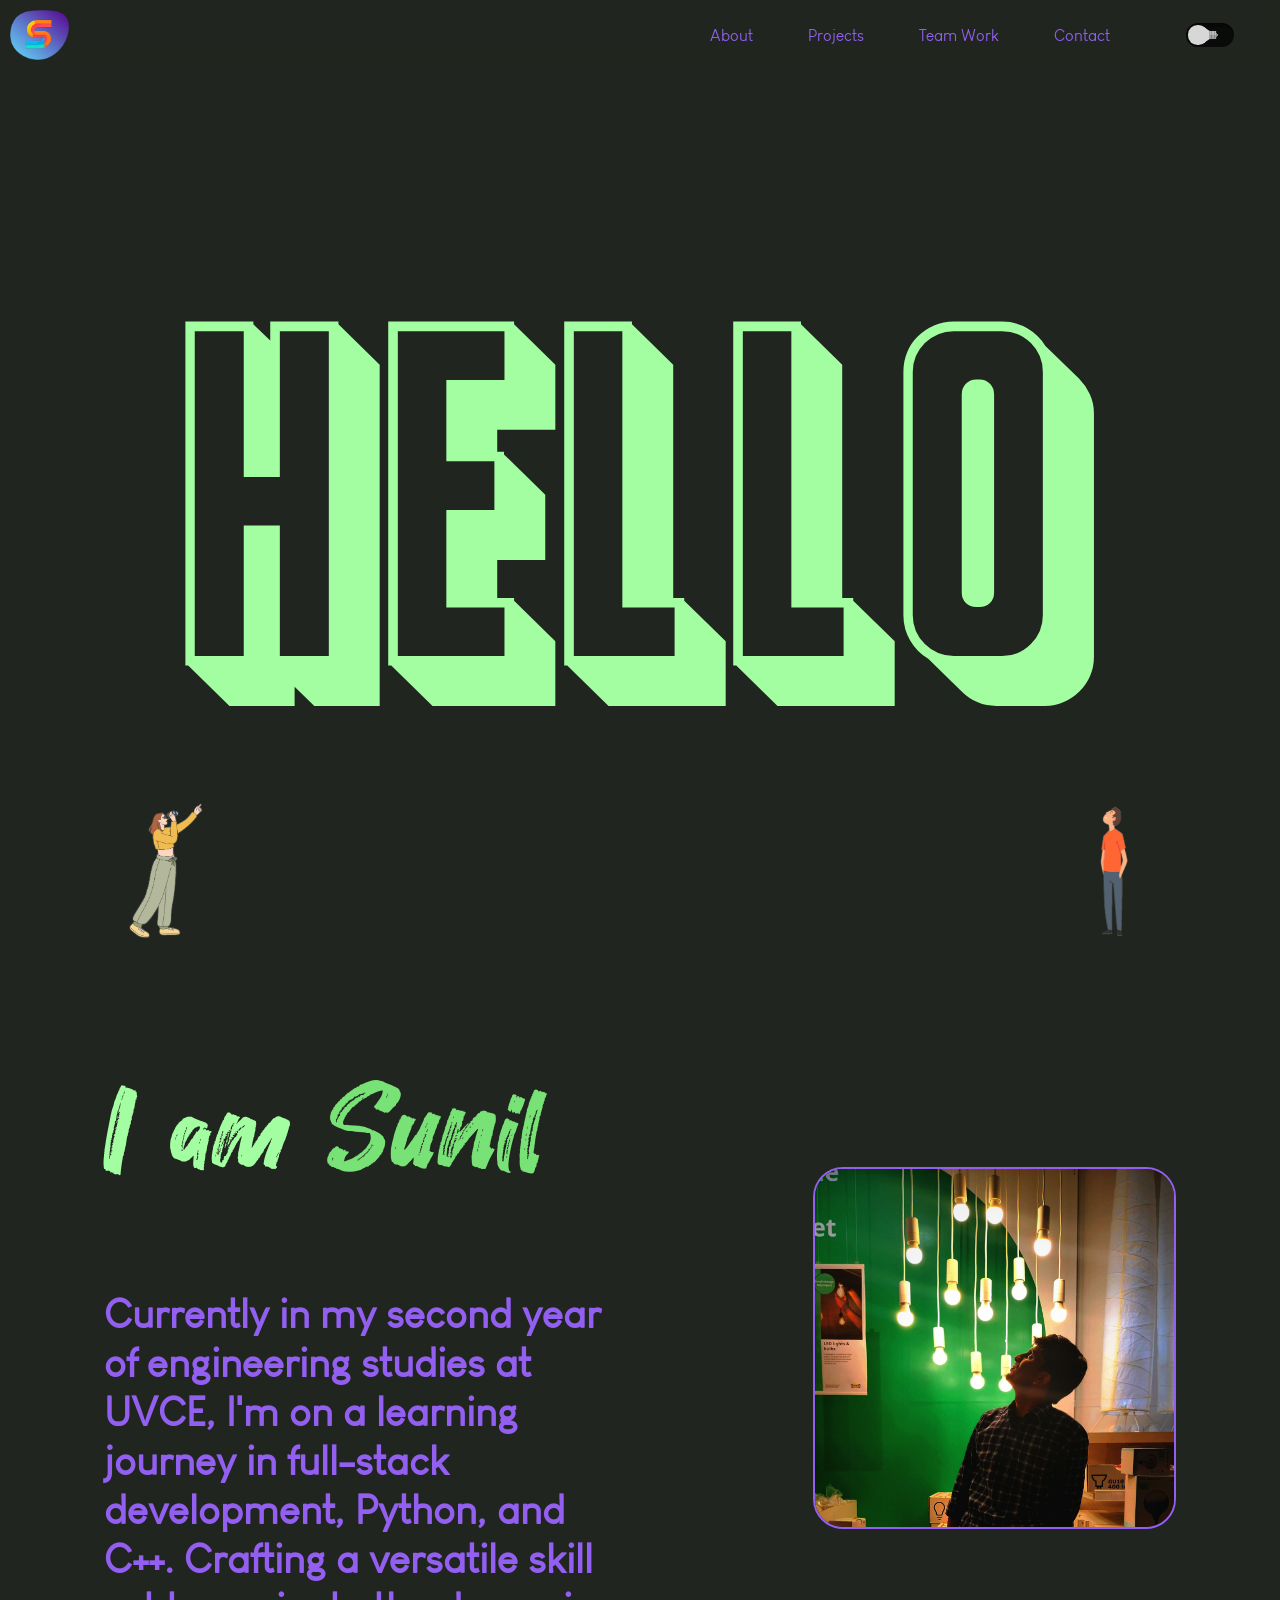
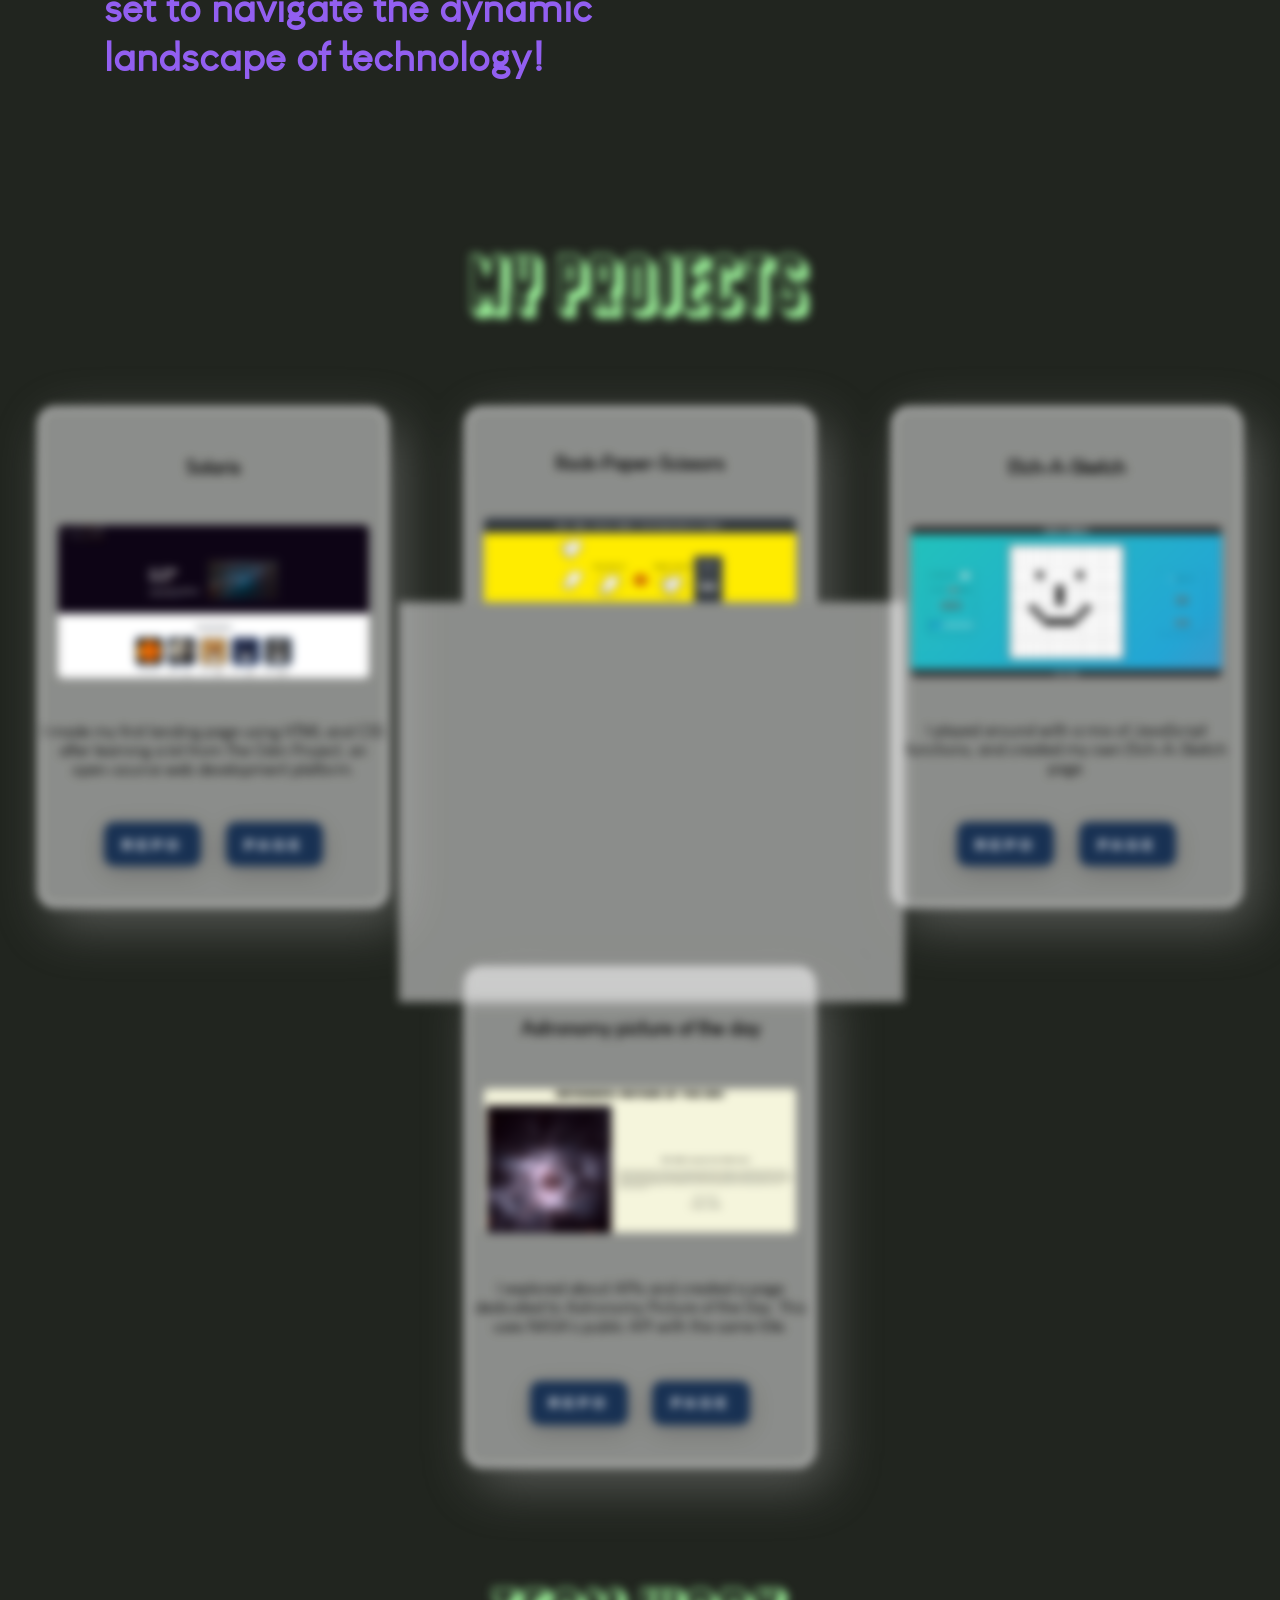
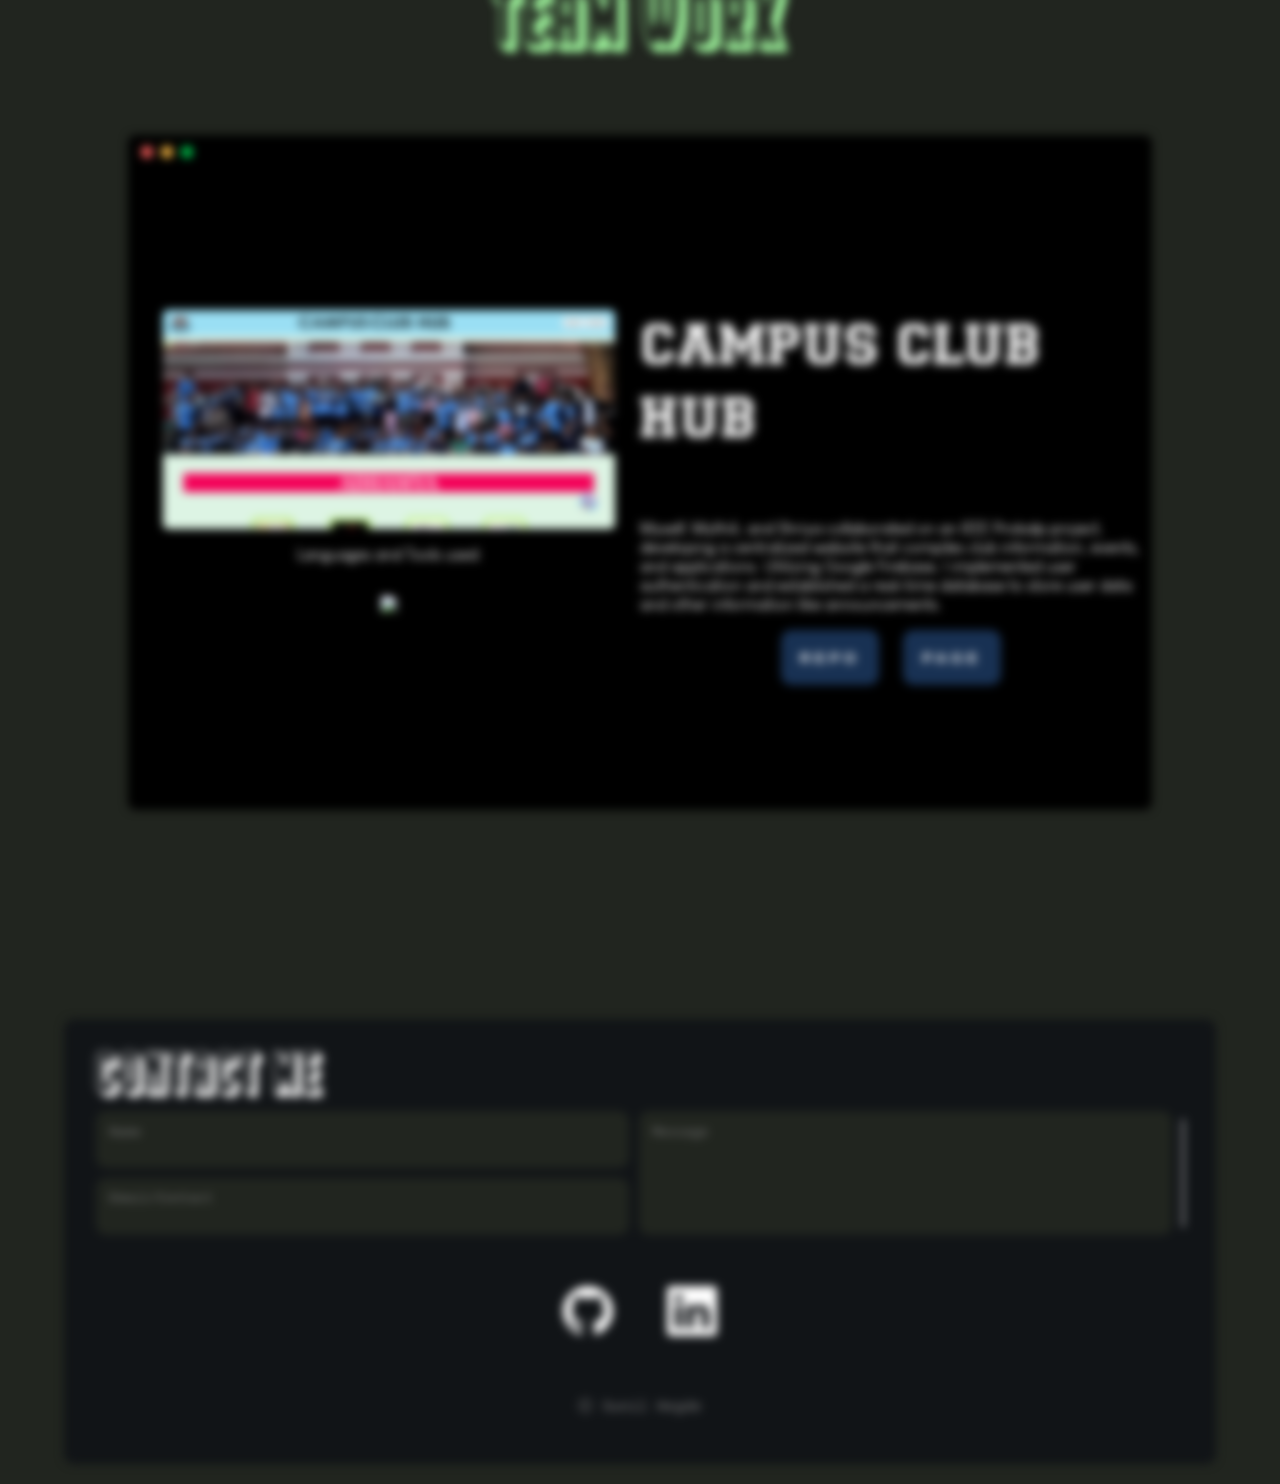
==== commit 1368d50a: "Added team work and contact section. Corrected css for whole page and added some new fonts and desig" ====
--- a/index.html
+++ b/index.html
@@ -11,15 +11,15 @@
 <body>
     <nav>
         <div id="logo">
-            <img src="./assets/logo.png" alt="logo">
+            <a href="#container1"><img src="./assets/logo.png" alt="logo"></a>
         </div>
         <div id="navRightBox">
             <div id="navigationItems"> 
                 <ul>
                     <li><a href="#container2">About</a></li>
                     <li><a href="#container3">Projects</a></li>
-                    <li><a href="#">Team Work</a></li>
-                    <li><a href="#">Contact</a></li>
+                    <li><a href="#container4">Team Work</a></li>
+                    <li><a href="#footer">Contact</a></li>
                 </ul>
             </div>
             <input type="checkbox" class="l" style="cursor: pointer;">
@@ -36,8 +36,8 @@
         <div class="overlay-content">
           <a href="#container2">About</a>
           <a href="#container3">Projects</a>
-          <a href="#">Team Work</a>
-          <a href="#">Contact</a>
+          <a href="#container4">Team Work</a>
+          <a href="#footer">Contact</a>
         </div>
       </div>
     <div id="container1" class="hidden">
@@ -46,20 +46,21 @@
         </div>
         <div class="illustrations">
             <img src="./assets/illustration1.png" alt="illustration1">
-            <img src="./assets/illustration2.png" alt="">
+            <img src="./assets/illustration2.png" alt="illustration2">
         </div>
     </div>
     <div id="container2" class="hidden">
         <div class="aboutText">
-            <h1>I am <span>Sunil</span></h1>
-            <h3>Information Science Engg. student exploring WebDev, Python and C++, crafting user-friendly sites with a little bit of creativity :-)</h3>
+            <h1 class="aboutTextHeading">I am <span class="aboutTextName" style="color: #78e276;">Sunil</span></h1>
+            <h3 class="aboutTextText">Currently in my second year of engineering studies at UVCE, I'm on a learning journey in full-stack development, Python, and C++. Crafting a versatile skill set to navigate the dynamic landscape of technology!
+            </h3>
         </div>
         <div class="myImage">
             <img src="./assets/Sunil.jpeg" alt="Sunil's Image">
         </div>
     </div>
     <div id="container3" class="hidden">
-        <h2>My Projects</h2>
+        <h1 class="myProjects">My Projects</h1>
         <div class="projects">
             <div class="card">
                 <h3>Solaris</h3>
@@ -115,6 +116,73 @@
             </div>
         </div>
     </div>
+    <div id="container4" class="hidden">
+        <h1 class="teamWork">Team work</h1>
+        <div class="card2">
+            <div class="tools">
+              <div class="circle">
+                <span class="red box"></span>
+              </div>
+              <div class="circle">
+                <span class="yellow box"></span>
+              </div>
+              <div class="circle">
+                <span class="green box"></span>
+              </div>
+            </div>
+            <div class="card__content">
+                <div class="leftSide">
+                    <img src="./assets/cchPage.png" alt="Campus Club Hub" style="width: 90%; height: auto; border-radius: 5px;">
+                    <p style="color: white;">Languages and Tools used:</p>
+                    <p>
+                    <a href="https://skillicons.dev">
+                    <img src="https://skillicons.dev/icons?i=html,css,js,firebase" />
+                    </a>
+                    </p>
+                </div>
+                <div class="rightSide">
+                    <h2 style="color: white;">CAMPUS CLUB HUB</h2>
+                    <p style="color: white;">
+                        Myself, Mythili, and Shriya collaborated on an IEEE Prokalp project, developing a centralized website that compiles club information, events, and applications. Utilizing Google Firebase, I implemented user authentication and established a real-time database to store user data and other information like announcements.</p>
+                    <div class="buttons">
+                        <button>
+                            <span><a href="https://github.com/mythili953/PROKALPP" target="_blank">REPO</a></span>
+                        </button>
+                        <button>
+                            <span><a href="https://mythili953.github.io/PROKALPP/" target="_blank">PAGE</a></span>
+                        </button>
+                    </div>
+                </div>
+            </div>
+          </div>
+    </div>
+    <div class="footer hidden" id="footer">
+        <span class="header">Contact Me</span>
+        <div class="left">
+          <textarea placeholder="Name" class="name"></textarea>
+          <textarea placeholder="Email/Contact" class="email"></textarea>
+        </div>
+        <div class="right">
+          <textarea placeholder="Message" class="msg"></textarea>
+          <button id="submitbtn">></button>
+        </div>
+        <hr>
+        <div class="bottom">
+            <div>
+                <a href="https://github.com/Sunil-Hegde" target="_blank">
+                    <svg xmlns="http://www.w3.org/2000/svg" width="16" height="16" fill="currentColor" class="bi bi-github" viewBox="0 0 16 16">
+                        <path d="M8 0C3.58 0 0 3.58 0 8c0 3.54 2.29 6.53 5.47 7.59.4.07.55-.17.55-.38 0-.19-.01-.82-.01-1.49-2.01.37-2.53-.49-2.69-.94-.09-.23-.48-.94-.82-1.13-.28-.15-.68-.52-.01-.53.63-.01 1.08.58 1.23.82.72 1.21 1.87.87 2.33.66.07-.52.28-.87.51-1.07-1.78-.2-3.64-.89-3.64-3.95 0-.87.31-1.59.82-2.15-.08-.2-.36-1.02.08-2.12 0 0 .67-.21 2.2.82.64-.18 1.32-.27 2-.27.68 0 1.36.09 2 .27 1.53-1.04 2.2-.82 2.2-.82.44 1.1.16 1.92.08 2.12.51.56.82 1.27.82 2.15 0 3.07-1.87 3.75-3.65 3.95.29.25.54.73.54 1.48 0 1.07-.01 1.93-.01 2.2 0 .21.15.46.55.38A8.012 8.012 0 0 0 16 8c0-4.42-3.58-8-8-8"/>
+                    </svg>
+                </a>
+                <a href="https://www.linkedin.com/in/sunil-hegde-544a73252/" target="_blank">
+                    <svg xmlns="http://www.w3.org/2000/svg" width="16" height="16" fill="currentColor" class="bi bi-linkedin" viewBox="0 0 16 16">
+                        <path d="M0 1.146C0 .513.526 0 1.175 0h13.65C15.474 0 16 .513 16 1.146v13.708c0 .633-.526 1.146-1.175 1.146H1.175C.526 16 0 15.487 0 14.854V1.146zm4.943 12.248V6.169H2.542v7.225h2.401m-1.2-8.212c.837 0 1.358-.554 1.358-1.248-.015-.709-.52-1.248-1.342-1.248-.822 0-1.359.54-1.359 1.248 0 .694.521 1.248 1.327 1.248h.016zm4.908 8.212V9.359c0-.216.016-.432.08-.586.173-.431.568-.878 1.232-.878.869 0 1.216.662 1.216 1.634v3.865h2.401V9.25c0-2.22-1.184-3.252-2.764-3.252-1.274 0-1.845.7-2.165 1.193v.025h-.016a5.54 5.54 0 0 1 .016-.025V6.169h-2.4c.03.678 0 7.225 0 7.225h2.4"/>
+                    </svg>
+                </a>
+            </div>
+            <span class="ftrtxt">Ⓒ Sunil Hegde</span>
+      </div>
+    </div>
 </body>
 <script src="./script.js"></script>
 </html>
--- a/style.css
+++ b/style.css
@@ -4,7 +4,29 @@
        url('./assets/Fonts/Franchise/franchise-webfont.woff') format('woff');
   font-weight: normal;
   font-style: normal;
+}
+@font-face {
+  font-family: 'varsityregular';
+  src: url('./assets/Fonts/varsity/varsity_regular-webfont.woff2') format('woff2'),
+       url('./assets/Fonts/varsity/varsity_regular-webfont.woff') format('woff');
+  font-weight: normal;
+  font-style: normal;
 
+}
+@font-face {
+  font-family: 'hey_augustregular';
+  src: url('./assets/Fonts/august/hey_august-webfont.woff2') format('woff2'),
+       url('assets/Fonts/august/hey_august-webfont.woff') format('woff');
+  font-weight: normal;
+  font-style: normal;
+
+}
+@font-face {
+  font-family: 'louis_george_caferegular';
+  src: url('./assets/Fonts/louis/louis_george_cafe-webfont.woff2') format('woff2'),
+       url('./assets/Fonts/louis/louis_george_cafe-webfont.woff') format('woff');
+  font-weight: normal;
+  font-style: normal;
 }
 ::-webkit-scrollbar {
   display: none;
@@ -103,17 +125,35 @@
   height: auto;
   width: 28vw;
   border-radius: 30px;
-  padding: 10px;
   margin: auto;
+  border: 2px solid #925ff0;
+}
+#container2 h1{
+  font-family: hey_augustregular;
+  font-size: 125px;
+  font-weight: 100;
+  color: #a3fda1;
+}
+#container2 h3{
+  font-family: louis_george_caferegular;
+  font-size: 40px;
+  color: #925ff0;
 }
 #container2 .aboutText{
   width: 500px;
 }
-
+#container3 h1,
+#container4 h1{
+  font-family: franchiseregular;
+  color: #a3fda1;
+  font-size: 80px;
+  font-weight: 100;
+}
 #container3{
   display: flex;
   flex-direction: column;
-  height: 100vh;
+  height: auto;
+  min-height: 100vh;
   width: 100vw;
   justify-content: space-around;
   align-items: center;
@@ -136,23 +176,62 @@
   opacity: 1;
   filter: blur(0);
 }
-
-@media screen and (width < 1000px){
+#container4{
+  display: flex;
+  flex-direction: column;
+  height: 100vh;
+  justify-content: space-around;
+  align-items: center;
+  margin: 25px;
+}
+.card__content{
+  display: flex;
+  margin: 30px 10px;
+  height: 80%;
+  justify-content: center;
+  align-items: center;
+}
+.card__content div{
+  display: flex;
+  flex-direction: column;
+  align-items: center;
+}
+.leftSide,
+.rightSide{
+  width: 50%;
+}
+.card__content div .buttons{
+  flex-direction: row;
+  justify-content: space-around;
+}
+@media screen and (width < 1050px){
   #container1 h1{
     font-size: 330px;
   }
   #container2{
     flex-direction: column;
+    height: auto;
+    min-height: 100vh;
   }
   #container2 .aboutText{
-    width: 300px;
+    width: 80vw;
   }
   #container2 img{
     width: 350px;
   }
-  #container3{
+  #container3,
+  #container4{
     height: auto;
+    min-height: 100vh;
     margin-bottom: 5vh;
+  }
+  .card__content{
+    flex-direction: column;
+  }
+  .leftSide,
+  .rightSide{
+  height: 50%;
+  width: 90%;
   }
 }
 @media screen and (width < 660px){
@@ -177,10 +256,15 @@
     margin: 5px;
     z-index: 99999999;
   }
+  #container2 h1{
+    font-size: 80px;
+  }
+  #container2 h3{
+    font-size: 30px;
+  }
 }
 @media screen and (width < 450px){
   nav{
-    
     top: 0;
   }
   #container1 h1{
@@ -188,12 +272,13 @@
   }
 }
 @media screen and (width < 390px){
-  nav{
-    bottom: 0;
-    top: auto;
-  }
-
   #container1 h1{
     font-size: 170px;
   }
+  #container2 h1{
+    font-size: 60px;
+  }
+  #container2 h3{
+    font-size: 20px;
+  }
 }
--- a/elements.css
+++ b/elements.css
@@ -4,7 +4,29 @@
        url('./assets/Fonts/Franchise/franchise-webfont.woff') format('woff');
   font-weight: normal;
   font-style: normal;
-
+}
+@font-face {
+  font-family: 'varsityregular';
+  src: url('./assets/Fonts/varsity/varsity_regular-webfont.woff2') format('woff2'),
+       url('./assets/Fonts/varsity/varsity_regular-webfont.woff') format('woff');
+  font-weight: normal;
+  font-style: normal;
+
+}
+@font-face {
+  font-family: 'hey_augustregular';
+  src: url('./assets/Fonts/august/hey_august-webfont.woff2') format('woff2'),
+       url('assets/Fonts/august/hey_august-webfont.woff') format('woff');
+  font-weight: normal;
+  font-style: normal;
+
+}
+@font-face {
+  font-family: 'louis_george_caferegular';
+  src: url('./assets/Fonts/louis/louis_george_cafe-webfont.woff2') format('woff2'),
+       url('./assets/Fonts/louis/louis_george_cafe-webfont.woff') format('woff');
+  font-weight: normal;
+  font-style: normal;
 }
 /* Togle Switch */
 .l {
@@ -172,7 +194,21 @@
   color: black;
   margin: 30px;
 }
-
+.card h3{
+  font-family: louis_george_caferegular;
+  font-weight: 900;
+}
+.card p,
+.card2 p,
+#navigationItems li{
+  font-family: louis_george_caferegular;
+  font-weight: 300;
+}
+.card2 h2{
+  font-family: varsityregular;
+  font-weight: 100;
+  font-size: 60px;
+}
 .card:hover {
   border: 2px solid #925ff0;
   transform: scale(1.05);
@@ -181,7 +217,7 @@
 .card:active {
   transform: scale(0.95);
 }
-button {
+.buttons button{
   position: relative;
   display: flex;
   justify-content: center;
@@ -197,7 +233,7 @@
   cursor: pointer;
  }
  
- button:after {
+ .buttons button:after {
   content: " ";
   width: 0%;
   height: 100%;
@@ -207,13 +243,13 @@
   right: 0;
  }
  
- button:hover::after {
+ .buttons button:hover::after {
   right: auto;
   left: 0;
   width: 100%;
  }
  
- button span {
+ .buttons button span {
   text-align: center;
   text-decoration: none;
   width: 100%;
@@ -226,7 +262,7 @@
   transition: all 0.3s ease-in-out;
  }
  
- button:hover span {
+ .buttons button:hover span {
   color: #183153;
   animation: scaleUp 0.3s ease-in-out;
  }
@@ -244,4 +280,165 @@
    transform: scale(1);
   }
  }
+
+ .card2 {
+  width: 80vw;
+  height: auto;
+  min-height: 75vh;
+  margin: 0 auto;
+  background-color: #000000;
+  border-radius: 8px;
+  z-index: 1;
+ }
+ 
+ .tools {
+  display: flex;
+  align-items: center;
+  padding: 9px;
+ }
+ 
+ .circle {
+  padding: 0 4px;
+ }
+ 
+ .box {
+  display: inline-block;
+  align-items: center;
+  width: 10px;
+  height: 10px;
+  padding: 1px;
+  border-radius: 50%;
+ }
+ 
+ .red {
+  background-color: #ff605c;
+ }
+ 
+ .yellow {
+  background-color: #ffbd44;
+ }
+ 
+ .green {
+  background-color: #00ca4e;
+ }
+ :root {
+  --lightblk: #21251f;
+  --blk: #111417;
+}
+
+.header {
+  font-size: 57px;
+  color: white;
+  font-family: franchiseregular;
+  flex-basis: 100%;
+}
+
+
+.footer {
+  flex-wrap: wrap;
+  box-sizing: border-box;
+  padding: 2em;
+  gap: 10px;
+  display: flex;
+  bottom: 20px;
+  margin: auto;
+  margin-top: 15%;
+  position: relative;
+  width: 90%;
+  border-radius: 10px;
+  background-color: var(--blk);
+}
+
+div.right {
+  margin: 0;
+  display: flex;
+  width: 50%;
+  flex-direction: row;
+  gap: 10px;
+  flex: 1;
+}
+
+div.left {
+  flex-basis: 100%;
+  margin: 0;
+  display: flex;
+  gap: 10px;
+  width: 50%;
+  flex-direction: column;
+  flex: 1;
+}
+
+textarea {
+  font-family: monospace;
+  box-sizing: border-box;
+  color: whitesmoke;
+  outline: none;
+  resize: none;
+  border: none;
+  padding: 1em;
+  border-radius: 10px;
+  background-color: var(--lightblk);
+}
+
+.msg {
+  flex-basis: 100%;
+}
+
+div.bottom {
+  min-width: 0;
+  overflow-x: scroll;
+  padding: 1em;
+  gap: 2em;
+  color: grey;
+  width: 100%;
+  flex-basis: 100%;
+  display: flex;
+  flex-direction: column;
+  align-items: center;
+}
+
+.ftrtxt {
+  flex-basis: 100%;
+  font-size: 15px;
+  text-align: center;
+  font-family: monospace;
+  color: grey;
+}
+
+svg {
+  fill: white;
+  width: 50px;
+  height: 50px;
+  margin: 25px;
+  cursor: pointer;
+  transition: 0.5s ease-in-out;
+}
+
+svg:hover {
+  transform: scale(1.1);
+  fill: grey;
+}
+
+::placeholder {
+  font-family: monospace;
+}
+#submitbtn {
+  display: none;
+  border-radius: 10px;
+  border: none;
+  font-family: Rubik Mono One;
+  font-size: 15px;
+  transition: 0.5s;
+}
+
+#submitbtn:hover {
+  background-color: var(--lightblk);
+  color: white;
+}
+
+@media screen and (width < 450px){
+  .card{
+    width: 300px;
+  }
+}
  
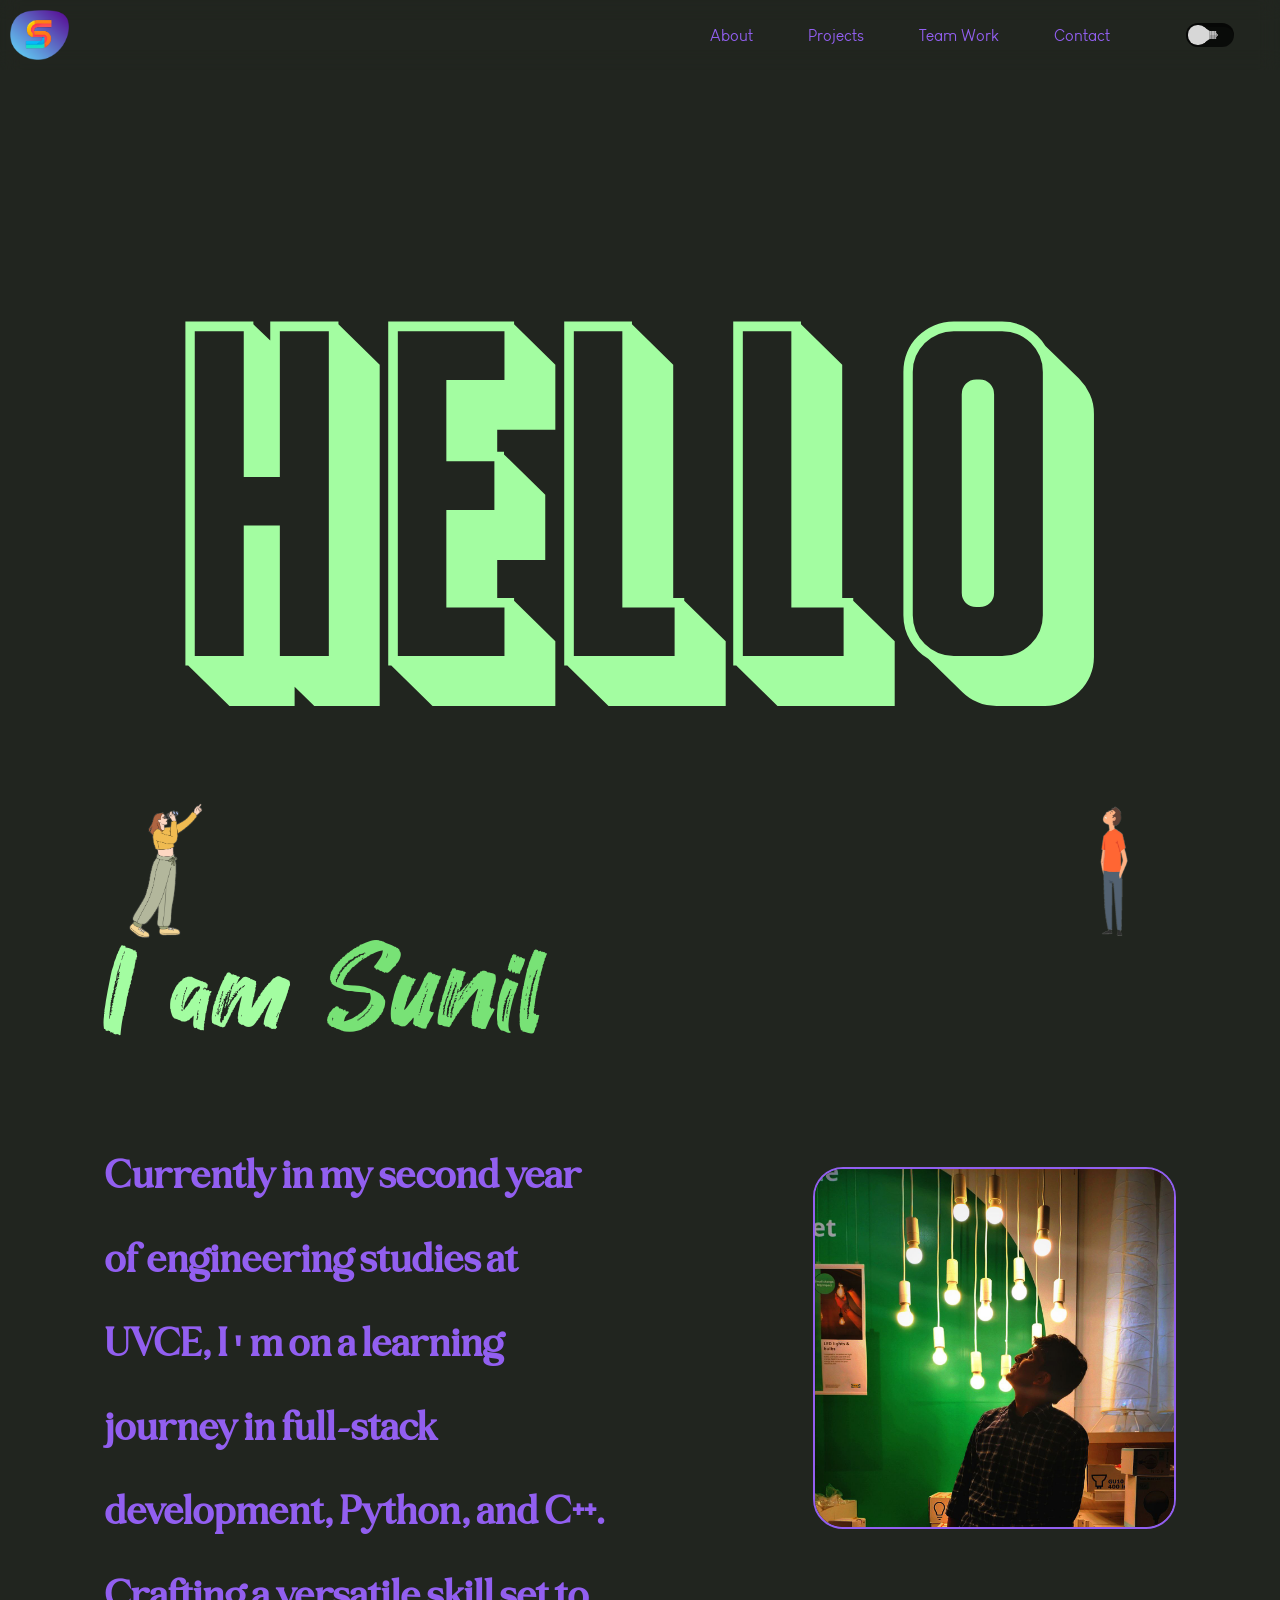
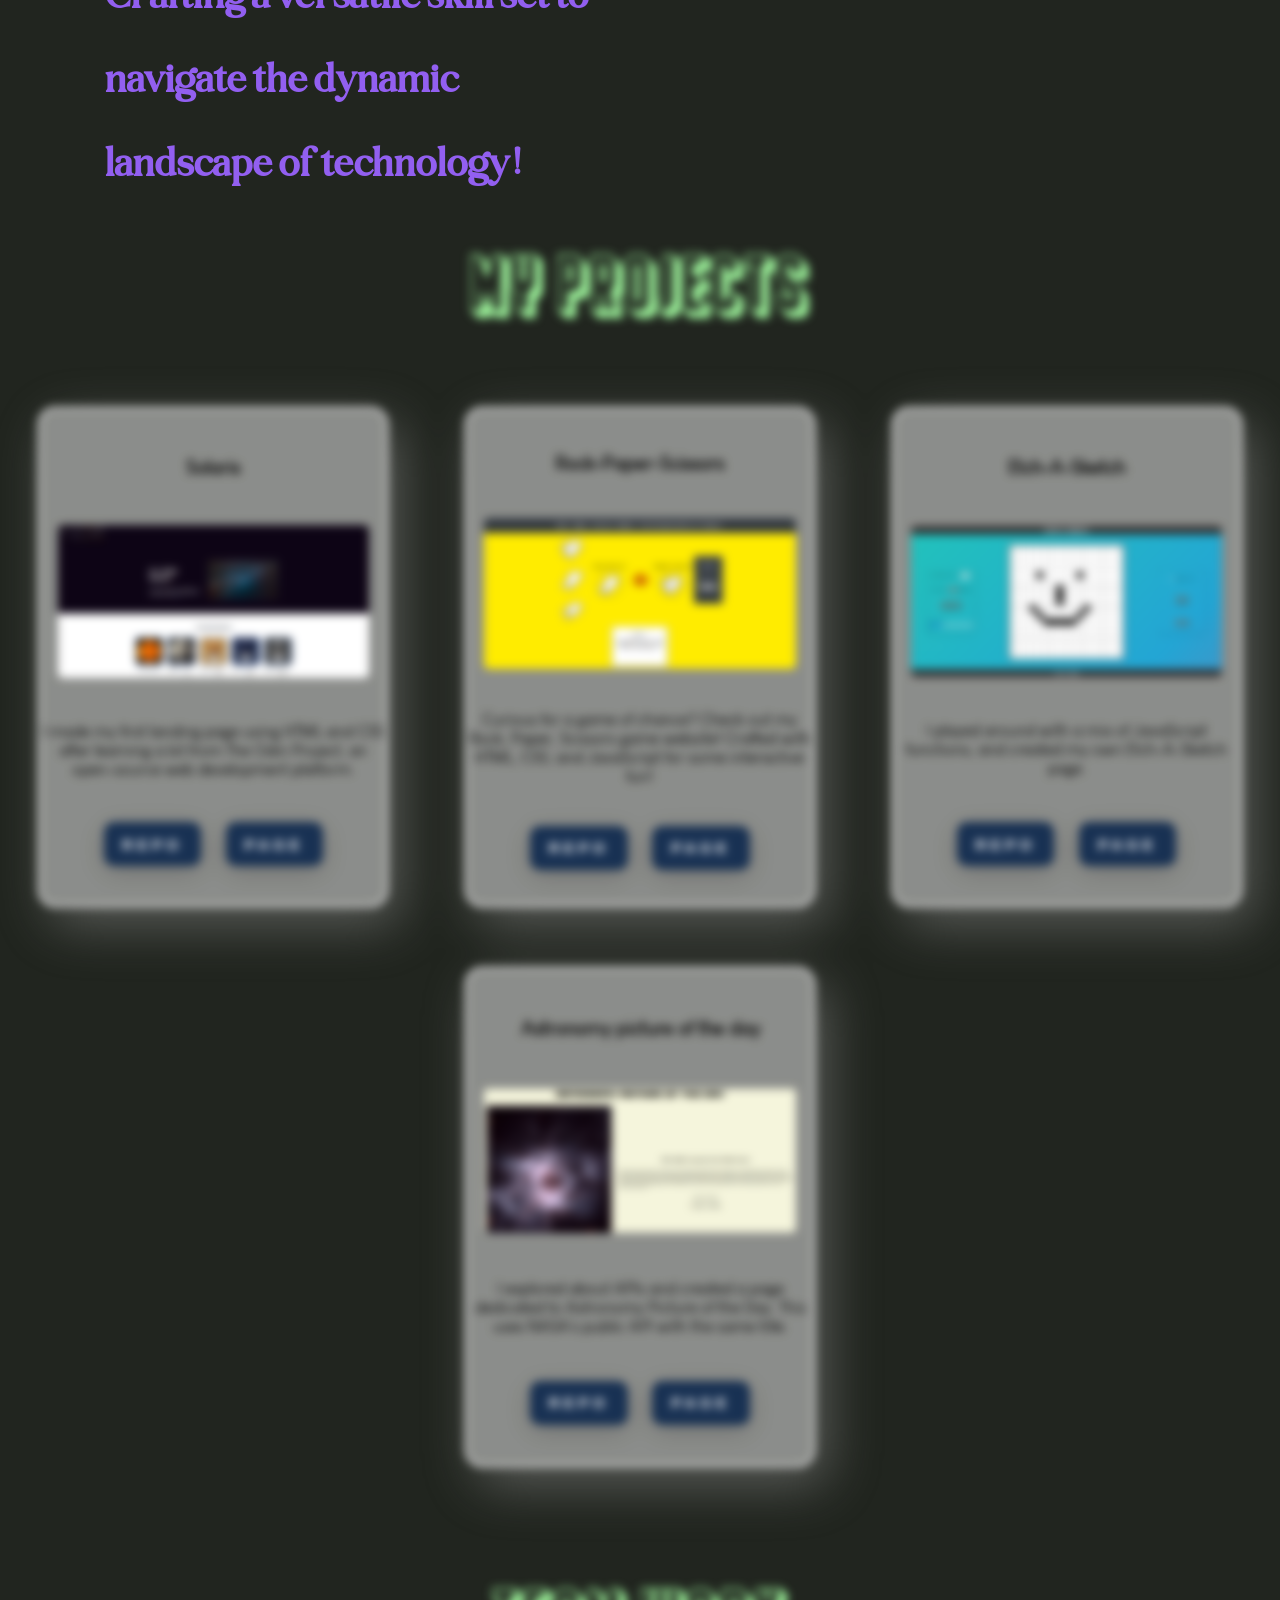
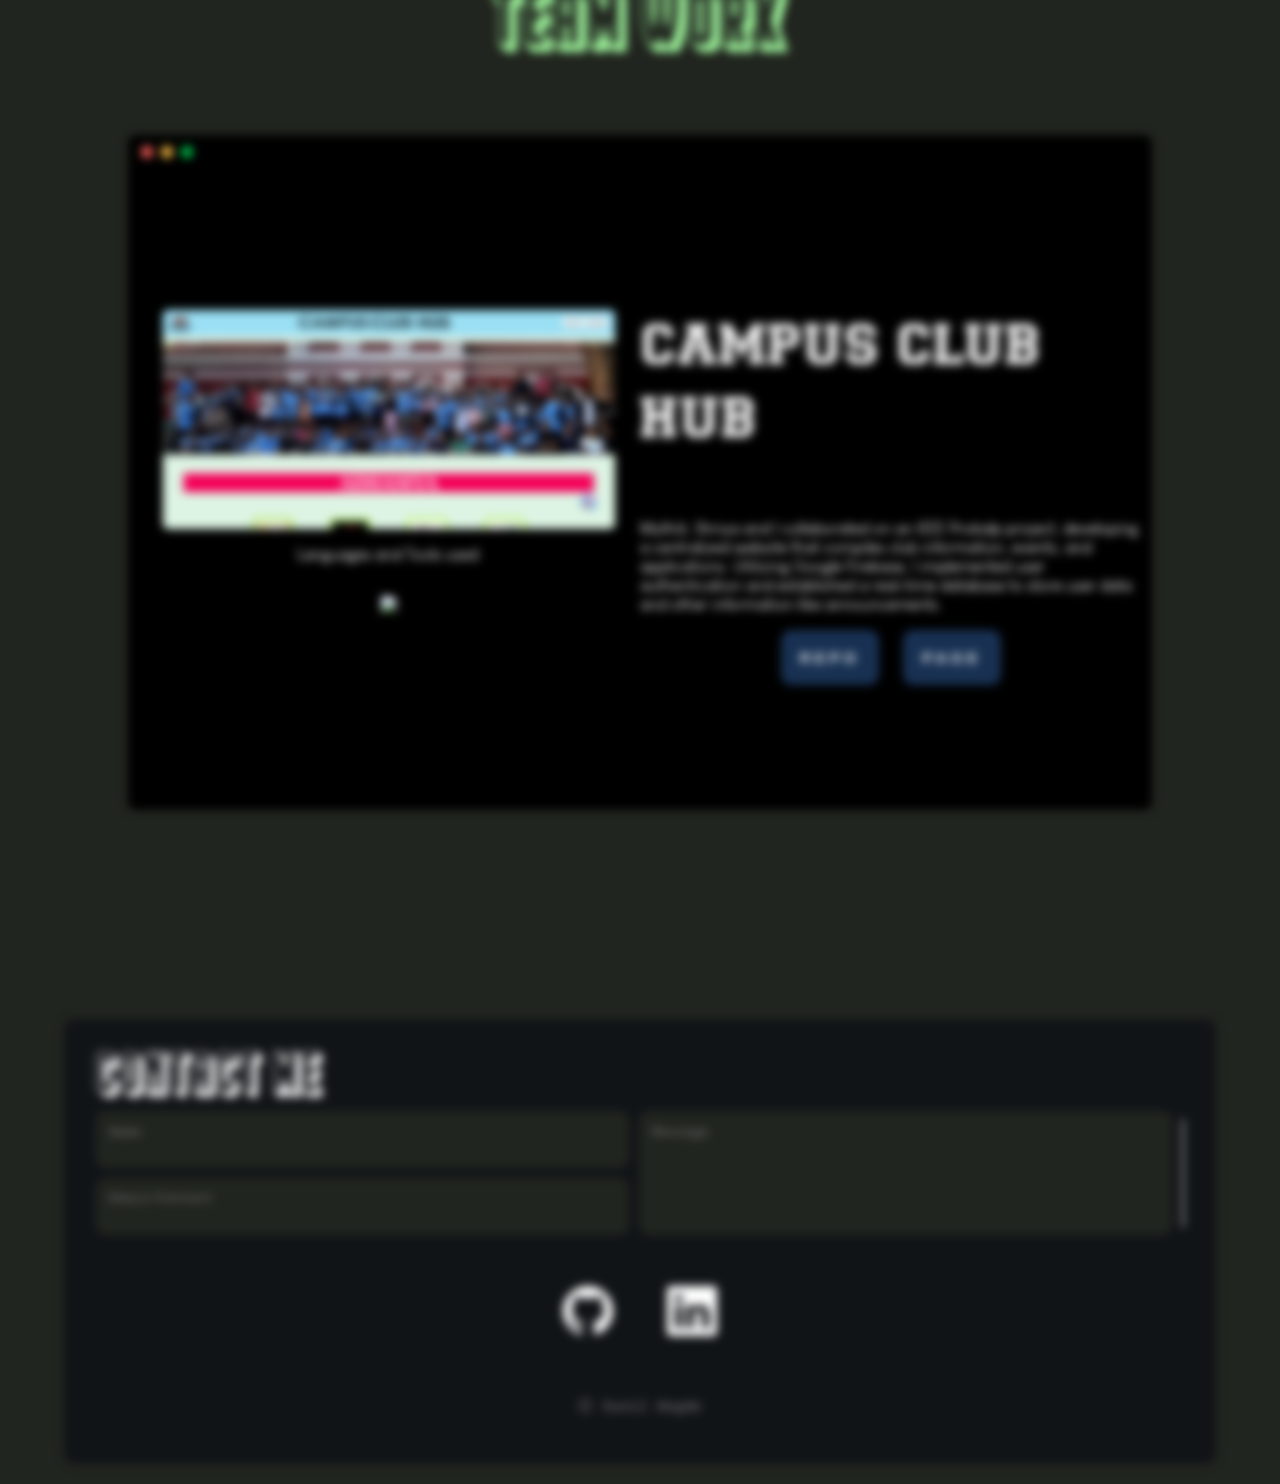
==== commit 466ef613: "Made small changes and and changed font. No more changes in v1" ====
--- a/index.html
+++ b/index.html
@@ -143,7 +143,7 @@
                 <div class="rightSide">
                     <h2 style="color: white;">CAMPUS CLUB HUB</h2>
                     <p style="color: white;">
-                        Myself, Mythili, and Shriya collaborated on an IEEE Prokalp project, developing a centralized website that compiles club information, events, and applications. Utilizing Google Firebase, I implemented user authentication and established a real-time database to store user data and other information like announcements.</p>
+                        Mythili, Shriya and I collaborated on an IEEE Prokalp project, developing a centralized website that compiles club information, events, and applications. Utilizing Google Firebase, I implemented user authentication and established a real-time database to store user data and other information like announcements.</p>
                     <div class="buttons">
                         <button>
                             <span><a href="https://github.com/mythili953/PROKALPP" target="_blank">REPO</a></span>
--- a/style.css
+++ b/style.css
@@ -27,6 +27,14 @@
        url('./assets/Fonts/louis/louis_george_cafe-webfont.woff') format('woff');
   font-weight: normal;
   font-style: normal;
+}
+@font-face {
+  font-family: 'belgiano_serifregular';
+  src: url('./assets/Fonts/Belgiano\ Serif/belgiano_serif_2-webfont.woff2') format('woff2'),
+       url('./assets/Fonts/Belgiano\ Serif/belgiano_serif_2-webfont.woff') format('woff');
+  font-weight: normal;
+  font-style: normal;
+
 }
 ::-webkit-scrollbar {
   display: none;
@@ -135,7 +143,8 @@
   color: #a3fda1;
 }
 #container2 h3{
-  font-family: louis_george_caferegular;
+  font-family: belgiano_serifregular;
+  font-weight: 600;
   font-size: 40px;
   color: #925ff0;
 }
@@ -249,11 +258,9 @@
   }
   #navRightBox{
     width: auto;
-    padding-right: 20px;
   }
   .hamburger{
     display: block;
-    margin: 5px;
     z-index: 99999999;
   }
   #container2 h1{
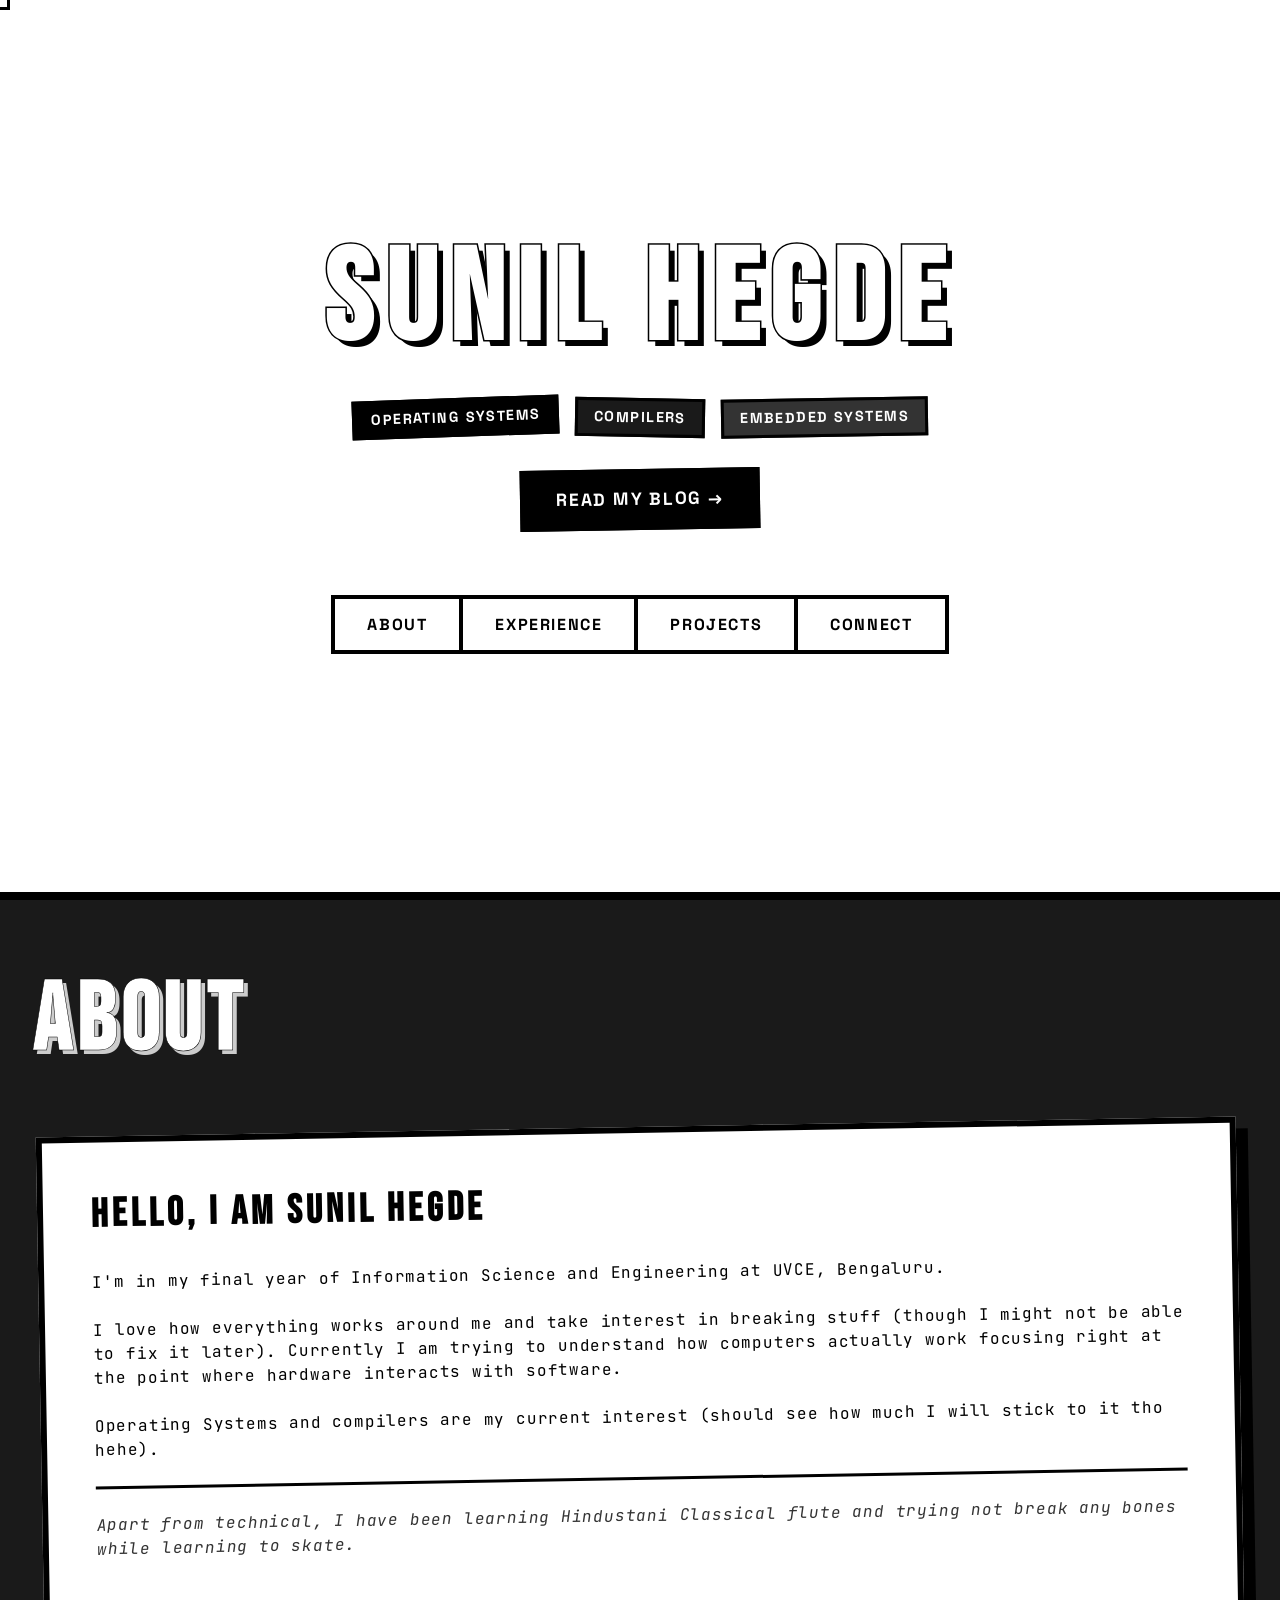
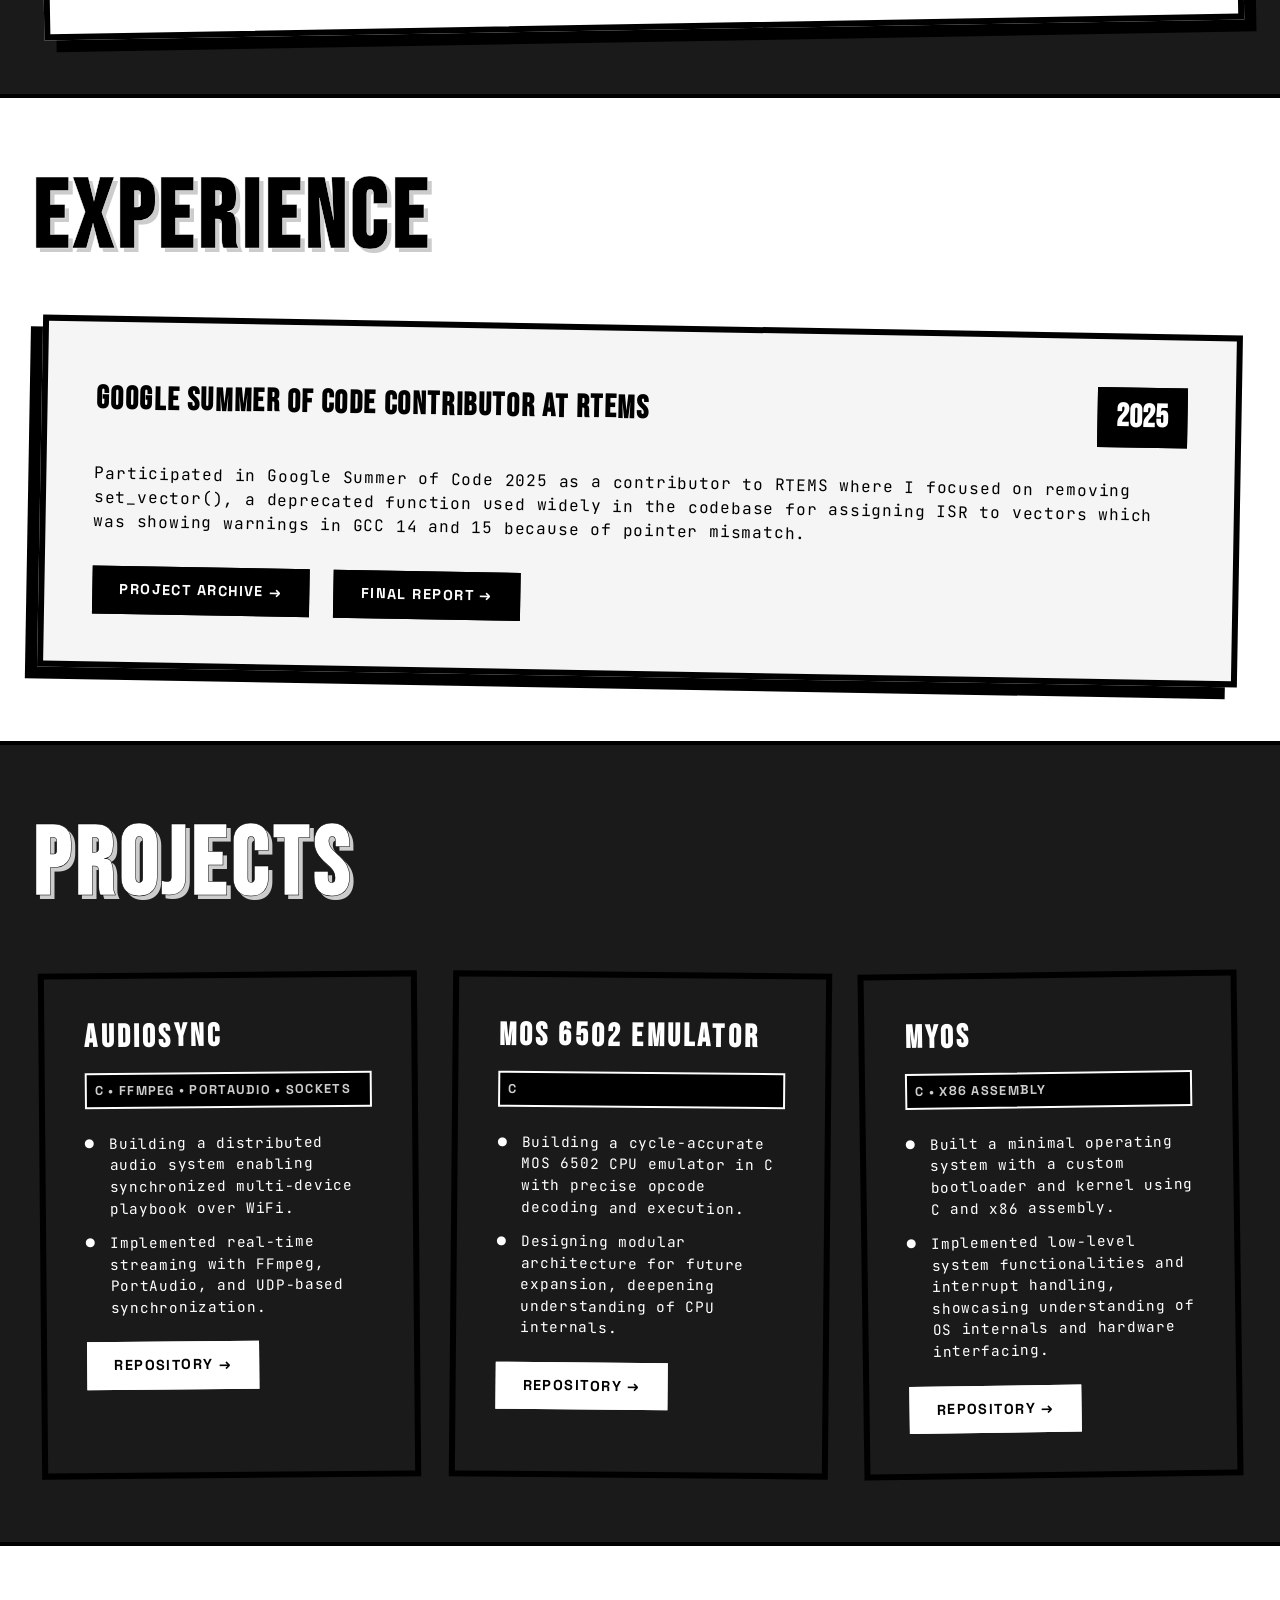
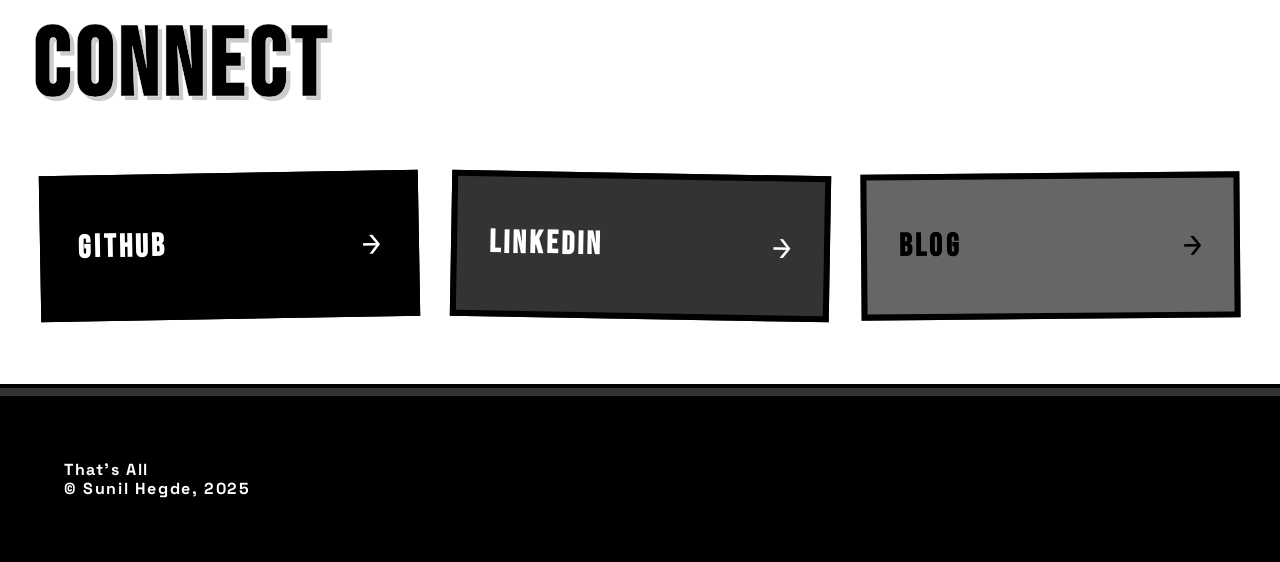
==== commit f3d8ebe3: "re-did portfolio" ====
--- a/index.html
+++ b/index.html
@@ -1,188 +1,240 @@
 <!DOCTYPE html>
 <html lang="en">
-<head>
-    <meta charset="UTF-8">
-    <meta name="viewport" content="width=device-width, initial-scale=1.0">
-    <title>Sunil Hegde</title>
-    <link rel="stylesheet" href="./style.css">
-    <link rel="stylesheet" href="./elements.css">
-    <link rel="icon" type="image/x-icon" href="./assets/favicon.ico">
-</head>
-<body>
-    <nav>
-        <div id="logo">
-            <a href="#container1"><img src="./assets/logo.png" alt="logo"></a>
-        </div>
-        <div id="navRightBox">
-            <div id="navigationItems"> 
-                <ul>
-                    <li><a href="#container2">About</a></li>
-                    <li><a href="#container3">Projects</a></li>
-                    <li><a href="#container4">Team Work</a></li>
-                    <li><a href="#footer">Contact</a></li>
-                </ul>
-            </div>
-            <input type="checkbox" class="l" style="cursor: pointer;">
-            <label class="hamburger">
-                <input type="checkbox">
-                <svg viewBox="0 0 32 32">
-                  <path class="line line-top-bottom" d="M27 10 13 10C10.8 10 9 8.2 9 6 9 3.5 10.8 2 13 2 15.2 2 17 3.8 17 6L17 26C17 28.2 18.8 30 21 30 23.2 30 25 28.2 25 26 25 23.8 23.2 22 21 22L7 22"></path>
-                  <path class="line" d="M7 16 27 16"></path>
-                </svg>
-            </label>
-        </div>
-    </nav>
-    <div id="myNav" class="overlay">
-        <div class="overlay-content">
-          <a href="#container2">About</a>
-          <a href="#container3">Projects</a>
-          <a href="#container4">Team Work</a>
-          <a href="#footer">Contact</a>
-        </div>
-      </div>
-    <div id="container1" class="hidden">
-        <div class="text">
-            <h1 class="helloText">Hello</h1>
-        </div>
-        <div class="illustrations">
-            <img src="./assets/illustration1.png" alt="illustration1">
-            <img src="./assets/illustration2.png" alt="illustration2">
-        </div>
+  <head>
+    <meta charset="UTF-8" />
+    <meta name="viewport" content="width=device-width, initial-scale=1.0" />
+    <title>Sunil Hegde - Portfolio</title>
+    <meta name="description" content="Portfolio of Sunil Hegde - Computer Science Student interested in Operating Systems, Compilers, and Embedded Systems" />
+    <meta name="keywords" content="Sunil Hegde, Computer Science, Operating Systems, Compilers, RTEMS, GSoC, UVCE" />
+    <meta name="author" content="Sunil Hegde" />
+    
+    <!-- Open Graph -->
+    <meta property="og:type" content="website" />
+    <meta property="og:title" content="Sunil Hegde - Portfolio" />
+    <meta property="og:description" content="Computer Science Student interested in Operating Systems, Compilers, and Embedded Systems" />
+    
+    <!-- Fonts -->
+    <link href="https://fonts.googleapis.com/css2?family=JetBrains+Mono:wght@400;700;900&display=swap" rel="stylesheet">
+    <link href="https://fonts.googleapis.com/css2?family=Space+Grotesk:wght@400;700;900&display=swap" rel="stylesheet">
+    <link href="https://fonts.googleapis.com/css2?family=Bebas+Neue&display=swap" rel="stylesheet">
+    
+    <link rel="stylesheet" href="style.css">
+  </head>
+  <body>
+    <!-- Custom Cursor -->
+    <div class="cursor"></div>
+    
+    <div class="brutalist-container">
+      <!-- Hero Section -->
+      <section class="hero-section">
+        <div class="hero-content">
+          <h1 class="hero-name">
+            <span class="glitch-text" data-text="SUNIL HEGDE">SUNIL HEGDE</span>
+          </h1>
+          <div class="hero-labels">
+            <div class="label">Operating Systems</div>
+            <div class="label">Compilers</div>
+            <div class="label">Embedded Systems</div>
+          </div>
+          <div class="hero-blog-link">
+            <a href="https://blog.sunilhegde.tech" target="_blank" class="blog-button">
+              READ MY BLOG →
+            </a>
+          </div>
+        </div>
+        
+        <!-- Navigation -->
+        <nav class="brutal-nav">
+          <a href="#about" class="nav-item">ABOUT</a>
+          <a href="#experience" class="nav-item">EXPERIENCE</a>
+          <a href="#projects" class="nav-item">PROJECTS</a>
+          <a href="#connect" class="nav-item">CONNECT</a>
+        </nav>
+      </section>
+
+      <!-- About Section -->
+      <section id="about" class="brutal-section">
+        <div class="section-header">
+          <h2 class="section-title">ABOUT</h2>
+        </div>
+        <div class="section-content">
+          <div class="about-block">
+            <p class="about-greeting">Hello, I am Sunil Hegde</p>
+            <p class="about-description">
+              I'm in my final year of Information Science and Engineering at UVCE, Bengaluru.
+            </p>
+            <p class="about-description">
+              I love how everything works around me and take interest in breaking stuff 
+              (though I might not be able to fix it later). Currently I am trying to understand 
+              how computers actually work focusing right at the point where hardware interacts with software.
+            </p>
+            <p class="about-description">
+              Operating Systems and compilers are my current interest 
+              (should see how much I will stick to it tho hehe).
+            </p>
+            <p class="about-description about-personal">
+              Apart from technical, I have been learning Hindustani Classical flute and trying not break any bones while learning to skate.
+            </p>
+          </div>
+        </div>
+      </section>
+
+      <!-- Experience Section -->
+      <section id="experience" class="brutal-section">
+        <div class="section-header">
+          <h2 class="section-title">EXPERIENCE</h2>
+        </div>
+        <div class="section-content">
+          <div class="experience-block">
+            <div class="experience-header">
+              <h3 class="experience-title">Google Summer of Code Contributor at RTEMS</h3>
+              <div class="experience-year">2025</div>
+            </div>
+            <p class="experience-desc">
+              Participated in Google Summer of Code 2025 as a contributor to RTEMS where I focused on removing set_vector(), 
+              a deprecated function used widely in the codebase for assigning ISR to vectors which was showing warnings 
+              in GCC 14 and 15 because of pointer mismatch.
+            </p>
+            <div class="experience-links">
+              <a href="https://summerofcode.withgoogle.com/programs/2025/projects/vuNHgfF2" target="_blank" class="experience-link">
+                Project Archive →
+              </a>
+              <a href="https://sunil-hegde.github.io/GSoC-25/" target="_blank" class="experience-link">
+                Final Report →
+              </a>
+            </div>
+          </div>
+        </div>
+      </section>
+
+      <!-- Projects Section -->
+      <section id="projects" class="brutal-section">
+        <div class="section-header">
+          <h2 class="section-title">PROJECTS</h2>
+        </div>
+        <div class="section-content">
+          <div class="projects-grid">
+            <div class="project-block">
+              <h3 class="project-title">AudioSync</h3>
+              <div class="project-tech">C • FFmpeg • PortAudio • Sockets</div>
+              <ul class="project-desc">
+                <li>Building a distributed audio system enabling synchronized multi-device playbook over WiFi.</li>
+                <li>Implemented real-time streaming with FFmpeg, PortAudio, and UDP-based synchronization.</li>
+              </ul>
+              <a href="https://github.com/Sunil-Hegde/AudioSync" target="_blank" class="project-link">
+                Repository →
+              </a>
+            </div>
+            
+            <div class="project-block">
+              <h3 class="project-title">MOS 6502 Emulator</h3>
+              <div class="project-tech">C</div>
+              <ul class="project-desc">
+                <li>Building a cycle-accurate MOS 6502 CPU emulator in C with precise opcode decoding and execution.</li>
+                <li>Designing modular architecture for future expansion, deepening understanding of CPU internals.</li>
+              </ul>
+              <a href="https://github.com/AksharRao/mos6502_emul" target="_blank" class="project-link">
+                Repository →
+              </a>
+            </div>
+            
+            <div class="project-block">
+              <h3 class="project-title">MyOS</h3>
+              <div class="project-tech">C • x86 Assembly</div>
+              <ul class="project-desc">
+                <li>Built a minimal operating system with a custom bootloader and kernel using C and x86 assembly.</li>
+                <li>Implemented low-level system functionalities and interrupt handling, showcasing understanding of OS internals and hardware interfacing.</li>
+              </ul>
+              <a href="https://github.com/Sunil-Hegde/MyOS" target="_blank" class="project-link">
+                Repository →
+              </a>
+            </div>
+          </div>
+        </div>
+      </section>
+
+      <!-- Connect Section -->
+      <section id="connect" class="brutal-section">
+        <div class="section-header">
+          <h2 class="section-title">CONNECT</h2>
+        </div>
+        <div class="section-content">
+          <div class="connect-grid">
+            <a href="https://github.com/Sunil-Hegde" target="_blank" class="connect-block">
+              <div class="connect-label">GITHUB</div>
+              <div class="connect-arrow">→</div>
+            </a>
+            
+            <a href="https://www.linkedin.com/in/sunilrhegde" target="_blank" class="connect-block">
+              <div class="connect-label">LINKEDIN</div>
+              <div class="connect-arrow">→</div>
+            </a>
+            
+            <a href="https://blog.sunilhegde.tech" target="_blank" class="connect-block">
+              <div class="connect-label">BLOG</div>
+              <div class="connect-arrow">→</div>
+            </a>
+          </div>
+        </div>
+      </section>
+
+      <!-- Footer -->
+      <footer class="brutal-footer">
+        <div class="footer-content">
+          <div class="footer-text">That's All <br> © Sunil Hegde, 2025</div>
+        </div>
+      </footer>
     </div>
-    <div id="container2" class="hidden">
-        <div class="aboutText">
-            <h1 class="aboutTextHeading">I am <span class="aboutTextName" style="color: #78e276;">Sunil</span></h1>
-            <h3 class="aboutTextText">Currently in my second year of engineering studies at UVCE, I'm on a learning journey in full-stack development, Python, and C++. Crafting a versatile skill set to navigate the dynamic landscape of technology!
-            </h3>
-        </div>
-        <div class="myImage">
-            <img src="./assets/Sunil.jpeg" alt="Sunil's Image">
-        </div>
-    </div>
-    <div id="container3" class="hidden">
-        <h1 class="myProjects">My Projects</h1>
-        <div class="projects">
-            <div class="card">
-                <h3>Solaris</h3>
-                <img src="./assets/SolarisPage.png" alt="Solaris Page" style="width: 90%; height: auto; border-radius: 5px;">
-                <p>I made my first landing page using HTML and CSS after learning a lot from The Odin Project, an open-source web development platform.</p>
-                <div class="buttons">
-                    <button>
-                        <span><a href="https://github.com/Sunil-Hegde/odin-website" target="_blank">REPO</a></span>
-                      </button>
-                      <button>
-                        <span><a href="https://sunil-hegde.github.io/odin-website/" target="_blank">PAGE</a></span>
-                      </button>
-                </div>
-            </div>
-            <div class="card">
-              <h3>Rock-Paper-Scissors</h3>
-              <img src="./assets/rockPaperScissorsPage.png" alt="rps Page" style="width: 90%; height: auto; border-radius: 5px;">
-              <p>Curious for a game of chance? Check out my Rock, Paper, Scissors game website! Crafted with HTML, CSS, and JavaScript for some interactive fun!</p>
-                <div class="buttons">
-                    <button>
-                        <span><a href="https://github.com/Sunil-Hegde/odin-javascript" target="_blank">REPO</a></span>
-                    </button>
-                    <button>
-                        <span><a href="https://sunil-hegde.github.io/odin-javascript/" target="_blank">PAGE</a></span>
-                    </button>
-                </div>
-            </div>
-            <div class="card">
-                <h3>Etch-A-Sketch</h3>
-                <img src="./assets/etchAsketchPage.png" alt="etchAsketch Page" style="width: 90%; height: auto; border-radius: 5px;">
-                <p>I played around with a mix of JavaScript functions, and created my own Etch-A-Sketch page.</p>
-                <div class="buttons">
-                    <button>
-                        <span><a href="https://github.com/Sunil-Hegde/odin-etchAsketch" target="_blank">REPO</a></span>
-                    </button>
-                    <button>
-                        <span><a href="https://sunil-hegde.github.io/odin-etchAsketch/" target="_blank">PAGE</a></span>
-                    </button>
-                </div>
-            </div>
-            <div class="card">
-                <h3>Astronomy picture of the day</h3>
-                <img src="./assets/APODpage.png" alt="apod Page" style="width: 90%; height: auto; border-radius: 5px;">
-                <p>I explored about APIs and created a page dedicated to Astronomy Picture of the Day. This uses NASA's public API with the same title.</p>
-                <div class="buttons">
-                    <button>
-                        <span><a href="https://github.com/Sunil-Hegde/APOD" target="_blank">REPO</a></span>
-                    </button>
-                    <button>
-                        <span><a href="https://sunil-hegde.github.io/APOD/" target="_blank">PAGE</a></span>
-                    </button>
-                </div>
-            </div>
-        </div>
-    </div>
-    <div id="container4" class="hidden">
-        <h1 class="teamWork">Team work</h1>
-        <div class="card2">
-            <div class="tools">
-              <div class="circle">
-                <span class="red box"></span>
-              </div>
-              <div class="circle">
-                <span class="yellow box"></span>
-              </div>
-              <div class="circle">
-                <span class="green box"></span>
-              </div>
-            </div>
-            <div class="card__content">
-                <div class="leftSide">
-                    <img src="./assets/cchPage.png" alt="Campus Club Hub" style="width: 90%; height: auto; border-radius: 5px;">
-                    <p style="color: white;">Languages and Tools used:</p>
-                    <p>
-                    <a href="https://skillicons.dev">
-                    <img src="https://skillicons.dev/icons?i=html,css,js,firebase" />
-                    </a>
-                    </p>
-                </div>
-                <div class="rightSide">
-                    <h2 style="color: white;">CAMPUS CLUB HUB</h2>
-                    <p style="color: white;">
-                        Mythili, Shriya and I collaborated on an IEEE Prokalp project, developing a centralized website that compiles club information, events, and applications. Utilizing Google Firebase, I implemented user authentication and established a real-time database to store user data and other information like announcements.</p>
-                    <div class="buttons">
-                        <button>
-                            <span><a href="https://github.com/mythili953/PROKALPP" target="_blank">REPO</a></span>
-                        </button>
-                        <button>
-                            <span><a href="https://mythili953.github.io/PROKALPP/" target="_blank">PAGE</a></span>
-                        </button>
-                    </div>
-                </div>
-            </div>
-          </div>
-    </div>
-    <div class="footer hidden" id="footer">
-        <span class="header">Contact Me</span>
-        <div class="left">
-          <textarea placeholder="Name" class="name"></textarea>
-          <textarea placeholder="Email/Contact" class="email"></textarea>
-        </div>
-        <div class="right">
-          <textarea placeholder="Message" class="msg"></textarea>
-          <button id="submitbtn">></button>
-        </div>
-        <hr>
-        <div class="bottom">
-            <div>
-                <a href="https://github.com/Sunil-Hegde" target="_blank">
-                    <svg xmlns="http://www.w3.org/2000/svg" width="16" height="16" fill="currentColor" class="bi bi-github" viewBox="0 0 16 16">
-                        <path d="M8 0C3.58 0 0 3.58 0 8c0 3.54 2.29 6.53 5.47 7.59.4.07.55-.17.55-.38 0-.19-.01-.82-.01-1.49-2.01.37-2.53-.49-2.69-.94-.09-.23-.48-.94-.82-1.13-.28-.15-.68-.52-.01-.53.63-.01 1.08.58 1.23.82.72 1.21 1.87.87 2.33.66.07-.52.28-.87.51-1.07-1.78-.2-3.64-.89-3.64-3.95 0-.87.31-1.59.82-2.15-.08-.2-.36-1.02.08-2.12 0 0 .67-.21 2.2.82.64-.18 1.32-.27 2-.27.68 0 1.36.09 2 .27 1.53-1.04 2.2-.82 2.2-.82.44 1.1.16 1.92.08 2.12.51.56.82 1.27.82 2.15 0 3.07-1.87 3.75-3.65 3.95.29.25.54.73.54 1.48 0 1.07-.01 1.93-.01 2.2 0 .21.15.46.55.38A8.012 8.012 0 0 0 16 8c0-4.42-3.58-8-8-8"/>
-                    </svg>
-                </a>
-                <a href="https://www.linkedin.com/in/sunil-hegde-544a73252/" target="_blank">
-                    <svg xmlns="http://www.w3.org/2000/svg" width="16" height="16" fill="currentColor" class="bi bi-linkedin" viewBox="0 0 16 16">
-                        <path d="M0 1.146C0 .513.526 0 1.175 0h13.65C15.474 0 16 .513 16 1.146v13.708c0 .633-.526 1.146-1.175 1.146H1.175C.526 16 0 15.487 0 14.854V1.146zm4.943 12.248V6.169H2.542v7.225h2.401m-1.2-8.212c.837 0 1.358-.554 1.358-1.248-.015-.709-.52-1.248-1.342-1.248-.822 0-1.359.54-1.359 1.248 0 .694.521 1.248 1.327 1.248h.016zm4.908 8.212V9.359c0-.216.016-.432.08-.586.173-.431.568-.878 1.232-.878.869 0 1.216.662 1.216 1.634v3.865h2.401V9.25c0-2.22-1.184-3.252-2.764-3.252-1.274 0-1.845.7-2.165 1.193v.025h-.016a5.54 5.54 0 0 1 .016-.025V6.169h-2.4c.03.678 0 7.225 0 7.225h2.4"/>
-                    </svg>
-                </a>
-            </div>
-            <span class="ftrtxt">Ⓒ Sunil Hegde</span>
-      </div>
-    </div>
-</body>
-<script src="./script.js"></script>
+
+    <script>
+      // Custom cursor follow
+      const cursor = document.querySelector('.cursor');
+      document.addEventListener('mousemove', (e) => {
+        cursor.style.left = e.clientX + 'px';
+        cursor.style.top = e.clientY + 'px';
+      });
+
+      // Glitch effect on hover
+      const glitchElements = document.querySelectorAll('.glitch-text');
+      glitchElements.forEach(el => {
+        el.addEventListener('mouseenter', () => {
+          el.classList.add('glitch-active');
+          setTimeout(() => el.classList.remove('glitch-active'), 300);
+        });
+      });
+
+      // Smooth scroll navigation
+      document.querySelectorAll('a[href^="#"]').forEach(anchor => {
+        anchor.addEventListener('click', function (e) {
+          e.preventDefault();
+          const target = document.querySelector(this.getAttribute('href'));
+          if (target) {
+            target.scrollIntoView({
+              behavior: 'smooth',
+              block: 'start'
+            });
+          }
+        });
+      });
+
+      // Scroll progress indicator
+      window.addEventListener('scroll', () => {
+        const scrolled = (window.scrollY / (document.documentElement.scrollHeight - window.innerHeight)) * 100;
+        document.documentElement.style.setProperty('--scroll-progress', scrolled + '%');
+      });
+
+      // Click ripple effects
+      document.addEventListener('click', (e) => {
+        const ripple = document.createElement('div');
+        ripple.classList.add('click-ripple');
+        ripple.style.left = e.clientX + 'px';
+        ripple.style.top = e.clientY + 'px';
+        document.body.appendChild(ripple);
+        
+        setTimeout(() => {
+          ripple.remove();
+        }, 600);
+      });
+    </script>
+  </body>
 </html>
--- a/style.css
+++ b/style.css
@@ -1,291 +1,680 @@
-@font-face {
-  font-family: 'franchiseregular';
-  src: url('./assets/Fonts/Franchise/franchise-webfont.woff2') format('woff2'),
-       url('./assets/Fonts/Franchise/franchise-webfont.woff') format('woff');
-  font-weight: normal;
-  font-style: normal;
-}
-@font-face {
-  font-family: 'varsityregular';
-  src: url('./assets/Fonts/varsity/varsity_regular-webfont.woff2') format('woff2'),
-       url('./assets/Fonts/varsity/varsity_regular-webfont.woff') format('woff');
-  font-weight: normal;
-  font-style: normal;
-
-}
-@font-face {
-  font-family: 'hey_augustregular';
-  src: url('./assets/Fonts/august/hey_august-webfont.woff2') format('woff2'),
-       url('assets/Fonts/august/hey_august-webfont.woff') format('woff');
-  font-weight: normal;
-  font-style: normal;
-
-}
-@font-face {
-  font-family: 'louis_george_caferegular';
-  src: url('./assets/Fonts/louis/louis_george_cafe-webfont.woff2') format('woff2'),
-       url('./assets/Fonts/louis/louis_george_cafe-webfont.woff') format('woff');
-  font-weight: normal;
-  font-style: normal;
-}
-@font-face {
-  font-family: 'belgiano_serifregular';
-  src: url('./assets/Fonts/Belgiano\ Serif/belgiano_serif_2-webfont.woff2') format('woff2'),
-       url('./assets/Fonts/Belgiano\ Serif/belgiano_serif_2-webfont.woff') format('woff');
-  font-weight: normal;
-  font-style: normal;
-
-}
-::-webkit-scrollbar {
-  display: none;
-}
-a{
+/* BRUTALIST PORTFOLIO - SUNIL HEGDE */
+@import url("https://fonts.googleapis.com/css2?family=JetBrains+Mono:wght@400;700;900&display=swap");
+@import url("https://fonts.googleapis.com/css2?family=Space+Grotesk:wght@400;700;900&display=swap");
+@import url("https://fonts.googleapis.com/css2?family=Bebas+Neue&display=swap");
+
+:root {
+  --brutal-black: #000000;
+  --brutal-white: #ffffff;
+  --brutal-gray-dark: #1a1a1a;
+  --brutal-gray-medium: #333333;
+  --brutal-gray-light: #666666;
+  --brutal-gray-lighter: #999999;
+  --brutal-gray-lightest: #cccccc;
+  --brutal-gray-bg: #f5f5f5;
+  --scroll-progress: 0%;
+}
+
+/* RESET AND BASE */
+* {
+  margin: 0;
+  padding: 0;
+  box-sizing: border-box;
+}
+
+*::selection {
+  background: var(--brutal-black);
+  color: var(--brutal-white);
+}
+
+html {
+  scroll-behavior: smooth;
+}
+
+body {
+  font-family: 'JetBrains Mono', monospace;
+  background: var(--brutal-white);
+  color: var(--brutal-black);
+  overflow-x: hidden;
+  line-height: 1.2;
+  font-weight: 400;
+  position: relative;
+}
+
+/* SCROLL PROGRESS BAR */
+body::before {
+  content: '';
+  position: fixed;
+  top: 0;
+  left: 0;
+  width: var(--scroll-progress);
+  height: 8px;
+  background: var(--brutal-black);
+  z-index: 9999;
+  transition: width 0.1s ease;
+}
+
+/* BRUTAL CURSOR */
+.cursor {
+  position: fixed;
+  width: 20px;
+  height: 20px;
+  background: var(--brutal-black);
+  border: 3px solid var(--brutal-white);
+  z-index: 9998;
+  pointer-events: none;
+  transform: translate(-50%, -50%);
+  mix-blend-mode: difference;
+}
+
+/* CLICK RIPPLES */
+.click-ripple {
+  position: fixed;
+  width: 50px;
+  height: 50px;
+  border: 3px solid var(--brutal-black);
+  border-radius: 50%;
+  transform: translate(-50%, -50%) scale(0);
+  animation: ripple 0.6s ease-out forwards;
+  pointer-events: none;
+  z-index: 9997;
+}
+
+@keyframes ripple {
+  to {
+    transform: translate(-50%, -50%) scale(4);
+    opacity: 0;
+  }
+}
+
+/* CONTAINER */
+.brutalist-container {
+  position: relative;
+  z-index: 2;
+}
+
+/* HERO SECTION */
+.hero-section {
+  min-height: 100vh;
+  display: flex;
+  flex-direction: column;
+  justify-content: center;
+  align-items: center;
+  text-align: center;
+  background: var(--brutal-white);
+  border-bottom: 8px solid var(--brutal-black);
+  position: relative;
+}
+
+.hero-content {
+  margin-bottom: 4rem;
+}
+
+.hero-name {
+  font-family: 'Bebas Neue', sans-serif;
+  font-size: clamp(3rem, 12vw, 8rem);
+  font-weight: 900;
+  line-height: 1;
+  letter-spacing: 0.1em;
+  margin-bottom: 2rem;
+  text-shadow: 6px 6px 0px var(--brutal-black);
+  color: var(--brutal-white);
+  -webkit-text-stroke: 3px var(--brutal-black);
+  paint-order: stroke fill;
+}
+
+.hero-name span {
+  display: block;
+  position: relative;
+}
+
+/* GLITCH EFFECT */
+.glitch-text {
+  position: relative;
+  display: inline-block;
+}
+
+.glitch-text::before,
+.glitch-text::after {
+  content: attr(data-text);
+  position: absolute;
+  top: 0;
+  left: 0;
+  width: 100%;
+  height: 100%;
+  opacity: 0;
+}
+
+.glitch-text.glitch-active::before {
+  color: var(--brutal-gray-dark);
+  animation: glitch-1 0.3s infinite;
+}
+
+.glitch-text.glitch-active::after {
+  color: var(--brutal-gray-light);
+  animation: glitch-2 0.3s infinite;
+}
+
+@keyframes glitch-1 {
+  0%, 100% { transform: translate(0); }
+  20% { transform: translate(-2px, 2px); }
+  40% { transform: translate(-2px, -2px); }
+  60% { transform: translate(2px, 2px); }
+  80% { transform: translate(2px, -2px); }
+}
+
+@keyframes glitch-2 {
+  0%, 100% { transform: translate(0); }
+  20% { transform: translate(2px, 0); }
+  40% { transform: translate(0, 2px); }
+  60% { transform: translate(-2px, 0); }
+  80% { transform: translate(0, -2px); }
+}
+
+.hero-labels {
+  display: flex;
+  flex-wrap: wrap;
+  justify-content: center;
+  gap: 1rem;
+  margin-bottom: 2rem;
+}
+
+.label {
+  background: var(--brutal-black);
+  color: var(--brutal-white);
+  padding: 0.5rem 1rem;
+  font-family: 'Space Grotesk', sans-serif;
+  font-weight: 700;
+  font-size: 0.9rem;
+  letter-spacing: 0.1em;
+  text-transform: uppercase;
+  border: 3px solid var(--brutal-black);
+  transform: rotate(-2deg);
+}
+
+.label:nth-child(2) {
+  transform: rotate(1deg);
+  background: var(--brutal-gray-dark);
+}
+
+.label:nth-child(3) {
+  transform: rotate(-1deg);
+  background: var(--brutal-gray-medium);
+  color: var(--brutal-white);
+}
+
+.hero-blog-link {
+  margin-top: 2rem;
+  text-align: center;
+}
+
+.blog-button {
+  background: var(--brutal-black);
+  color: var(--brutal-white);
+  padding: 1rem 2rem;
   text-decoration: none;
-  color: inherit;
-}
-body{
-    display: flex;
-    flex-direction: column;
-    padding: 0;
-    margin: 0;
-    background: #21251f;
-    width: 100vw;
-    transition: 0.5s ease-in;
-}
-nav{
-    display: flex;
-    height: 50px;
-    justify-content: space-between;
-    padding: 10px;
-    width: 100vw;
-    position: fixed; 
-    top: 0; 
-    left: 0; 
-    z-index: 9999; 
-    backdrop-filter: blur(10px);
-}
-#logo img{
-    height: 99%;
-    width: auto;
-    margin: auto;
-}
-#navRightBox{
-    display: flex;
-    justify-content: space-between;
-    align-items: center;
-    width: 600px;
-}
-#navigationItems ul{
-    display: flex;
-    justify-content: space-between;
-    width: 400px;
-    padding: 20px;
-    list-style: none;
-    color: #925ff0;
-}
-#navigationItems li{
-  transition: 0.3s ease-in;
-}
-#navigationItems li:hover{
-  transform: scale(1.08);
-}
-#navigationItems a:link{
+  font-family: 'Space Grotesk', sans-serif;
+  font-weight: 700;
+  font-size: 1.1rem;
+  text-transform: uppercase;
+  letter-spacing: 0.1em;
+  border: 4px solid var(--brutal-black);
+  transition: all 0.2s ease;
+  display: inline-block;
+  transform: rotate(-1deg);
+}
+
+.blog-button:hover {
+  background: var(--brutal-white);
+  color: var(--brutal-black);
+  transform: rotate(0deg) translateY(-3px);
+  box-shadow: 6px 6px 0px var(--brutal-black);
+}
+
+/* NAVIGATION */
+.brutal-nav {
+  display: flex;
+  flex-wrap: wrap;
+  justify-content: center;
+  gap: 0;
+  border: 4px solid var(--brutal-black);
+  background: var(--brutal-white);
+}
+
+.nav-item {
+  padding: 1rem 2rem;
+  background: var(--brutal-white);
+  color: var(--brutal-black);
   text-decoration: none;
-}
-
-.hamburger{
-  display: none;
-}
-#container1{
-  display: flex;
-  flex-direction: column;
-  height: 100vh;
-  width: 100vw;
+  font-family: 'Space Grotesk', sans-serif;
+  font-weight: 700;
+  font-size: 1rem;
+  letter-spacing: 0.1em;
+  text-transform: uppercase;
+  border-right: 4px solid var(--brutal-black);
+  transition: all 0.1s ease;
+  position: relative;
+}
+
+.nav-item:last-child {
+  border-right: none;
+}
+
+.nav-item:hover {
+  background: var(--brutal-black);
+  color: var(--brutal-white);
+  transform: translateY(-4px);
+}
+
+.nav-item:active {
+  transform: translateY(0);
+}
+
+/* SECTIONS */
+.brutal-section {
+  padding: 4rem 2rem;
+  border-bottom: 4px solid var(--brutal-black);
+  position: relative;
+}
+
+.brutal-section:nth-child(even) {
+  background: var(--brutal-gray-dark);
+  color: var(--brutal-white);
+}
+
+.brutal-section:nth-child(even) .section-title {
+  color: var(--brutal-white);
+  text-shadow: 4px 4px 0px var(--brutal-gray-lightest);
+}
+
+.brutal-section:nth-child(even) .about-block {
+  background: var(--brutal-white);
+  color: var(--brutal-black);
+}
+
+.section-header {
+  display: flex;
+  justify-content: flex-start;
+  align-items: baseline;
+  margin-bottom: 3rem;
+  flex-wrap: wrap;
+  gap: 1rem;
+}
+
+.section-title {
+  font-family: 'Bebas Neue', sans-serif;
+  font-size: clamp(3rem, 8vw, 6rem);
+  font-weight: 900;
+  letter-spacing: 0.05em;
+  color: var(--brutal-black);
+  text-shadow: 4px 4px 0px var(--brutal-gray-lightest);
+  -webkit-text-stroke: 0.5px black;
+}
+
+.section-content {
+  max-width: 1200px;
+  margin: 0 auto;
+}
+
+/* ABOUT SECTION */
+.about-block {
+  background: var(--brutal-white) !important;
+  border: 6px solid var(--brutal-black);
+  padding: 3rem;
+  transform: rotate(-1deg);
+  box-shadow: 12px 12px 0px var(--brutal-black);
+}
+
+.about-greeting {
+  font-family: 'Bebas Neue', sans-serif;
+  font-size: 2.5rem;
+  font-weight: 900;
+  color: var(--brutal-black) !important;
+  margin-bottom: 2rem;
+  letter-spacing: 0.1em;
+}
+
+.about-description {
+  font-family: 'JetBrains Mono', monospace;
+  font-size: 1rem;
+  font-weight: 400;
+  line-height: 1.5;
+  color: var(--brutal-black) !important;
+  letter-spacing: 0.05em;
+  margin-bottom: 1.5rem;
+}
+
+.about-personal {
+  border-top: 3px solid var(--brutal-black);
+  padding-top: 1.5rem;
+  color: var(--brutal-gray-medium) !important;
+  font-style: italic;
+}
+
+/* EXPERIENCE SECTION */
+.experience-block {
+  background: var(--brutal-gray-bg);
+  border: 6px solid var(--brutal-black);
+  padding: 3rem;
+  transform: rotate(1deg);
+  box-shadow: -12px 12px 0px var(--brutal-black);
+}
+
+.experience-header {
+  display: flex;
   justify-content: space-between;
   align-items: center;
-}
-#container1 h1{
-  font-size: 480px;
-  margin-bottom: 50px;
-  font-family: franchiseregular;
-  font-weight: 100;
-  color: #a3fda1;
-}
-.illustrations{
-  display: flex;
-  width: 80vw;
+  margin-bottom: 2rem;
+  flex-wrap: wrap;
+  gap: 1rem;
+}
+
+#experience .section-title{
+    -webkit-text-stroke: 0.5px white;
+}
+
+.experience-title {
+  font-family: 'Bebas Neue', sans-serif;
+  font-size: 2rem;
+  font-weight: 900;
+  color: var(--brutal-black);
+  letter-spacing: 0.05em;
+  flex: 1;
+  margin: 0;
+}
+
+.experience-year {
+  font-family: 'Bebas Neue', sans-serif;
+  font-size: 2rem;
+  font-weight: 900;
+  color: var(--brutal-black);
+  background: var(--brutal-black);
+  color: var(--brutal-white);
+  padding: 0.5rem 1rem;
+  border: 3px solid var(--brutal-black);
+}
+
+.experience-desc {
+  font-family: 'JetBrains Mono', monospace;
+  font-size: 1rem;
+  font-weight: 400;
+  line-height: 1.5;
+  color: var(--brutal-black);
+  letter-spacing: 0.05em;
+  margin-bottom: 2rem;
+}
+
+.experience-links {
+  display: flex;
+  gap: 1.5rem;
+  flex-wrap: wrap;
+}
+
+.experience-link {
+  background: var(--brutal-black);
+  color: var(--brutal-white);
+  padding: 0.75rem 1.5rem;
+  text-decoration: none;
+  font-family: 'Space Grotesk', sans-serif;
+  font-weight: 700;
+  font-size: 0.9rem;
+  text-transform: uppercase;
+  letter-spacing: 0.1em;
+  border: 3px solid var(--brutal-black);
+  transition: all 0.2s ease;
+  display: inline-block;
+}
+
+.experience-link:hover {
+  background: var(--brutal-white);
+  color: var(--brutal-black);
+  transform: translateY(-2px);
+  box-shadow: 4px 4px 0px var(--brutal-black);
+}
+
+/* PROJECTS SECTION */
+.projects-grid {
+  display: grid;
+  grid-template-columns: repeat(auto-fit, minmax(350px, 1fr));
+  gap: 2rem;
+}
+
+.project-block {
+  background: var(--brutal-gray-dark) !important;
+  color: var(--brutal-white) !important;
+  border: 6px solid var(--brutal-black);
+  padding: 2.5rem;
+  position: relative;
+  transform: rotate(-0.5deg);
+  transition: transform 0.2s ease;
+}
+
+.project-block:nth-child(2) {
+  transform: rotate(0.5deg);
+}
+
+.project-block:nth-child(3) {
+  transform: rotate(-0.8deg);
+}
+
+.project-block:hover {
+  transform: rotate(0deg) scale(1.02);
+  box-shadow: 8px 8px 0px var(--brutal-black);
+}
+
+.project-title {
+  font-family: 'Bebas Neue', sans-serif;
+  font-size: 2rem;
+  font-weight: 900;
+  color: var(--brutal-white) !important;
+  margin-bottom: 1rem;
+  letter-spacing: 0.1em;
+}
+
+.project-tech {
+  font-family: 'Space Grotesk', sans-serif;
+  font-size: 0.8rem;
+  font-weight: 700;
+  color: var(--brutal-gray-lightest) !important;
+  text-transform: uppercase;
+  letter-spacing: 0.1em;
+  margin-bottom: 1.5rem;
+  padding: 0.5rem;
+  border: 2px solid var(--brutal-white);
+  background: var(--brutal-black) !important;
+}
+
+.project-desc {
+  font-family: 'JetBrains Mono', monospace;
+  font-size: 0.9rem;
+  font-weight: 400;
+  line-height: 1.5;
+  margin-bottom: 1.5rem;
+  letter-spacing: 0.05em;
+  list-style: none;
+  padding: 0;
+  color: var(--brutal-white) !important;
+}
+
+.project-desc li {
+  margin-bottom: 0.8rem;
+  position: relative;
+  padding-left: 1.5rem;
+}
+
+.project-desc li::before {
+  content: "●";
+  position: absolute;
+  left: 0;
+  color: var(--brutal-white) !important;
+  font-weight: 900;
+}
+
+.project-link {
+  background: var(--brutal-white) !important;
+  color: var(--brutal-black) !important;
+  padding: 0.75rem 1.5rem;
+  text-decoration: none;
+  font-family: 'Space Grotesk', sans-serif;
+  font-weight: 700;
+  font-size: 0.9rem;
+  text-transform: uppercase;
+  letter-spacing: 0.1em;
+  border: 3px solid var(--brutal-white);
+  transition: all 0.2s ease;
+  display: inline-block;
+}
+
+.project-link:hover {
+  background: var(--brutal-black) !important;
+  color: var(--brutal-white) !important;
+  transform: translateY(-2px);
+  box-shadow: 4px 4px 0px var(--brutal-white);
+}
+
+/* CONNECT SECTION */
+#connect .section-title{
+    -webkit-text-stroke: 0.5px white;
+}
+.connect-grid {
+  display: grid;
+  grid-template-columns: repeat(auto-fit, minmax(250px, 1fr));
+  gap: 2rem;
+}
+
+.connect-block {
+  background: var(--brutal-black);
+  color: var(--brutal-white);
+  padding: 3rem 2rem;
+  text-decoration: none;
+  border: 6px solid var(--brutal-black);
+  display: flex;
   justify-content: space-between;
-  margin-bottom: 0vh;
-}
-#container1 img{
-  height: 150px;
-  width: auto;
-}
-#container2{
-  display: flex;
-  height: 100vh;
-  width: 100vw;
-  justify-content: space-around;
   align-items: center;
-}
- 
-#container2 img{
-  height: auto;
-  width: 28vw;
-  border-radius: 30px;
-  margin: auto;
-  border: 2px solid #925ff0;
-}
-#container2 h1{
-  font-family: hey_augustregular;
-  font-size: 125px;
-  font-weight: 100;
-  color: #a3fda1;
-}
-#container2 h3{
-  font-family: belgiano_serifregular;
-  font-weight: 600;
-  font-size: 40px;
-  color: #925ff0;
-}
-#container2 .aboutText{
-  width: 500px;
-}
-#container3 h1,
-#container4 h1{
-  font-family: franchiseregular;
-  color: #a3fda1;
-  font-size: 80px;
-  font-weight: 100;
-}
-#container3{
-  display: flex;
-  flex-direction: column;
-  height: auto;
-  min-height: 100vh;
-  width: 100vw;
-  justify-content: space-around;
+  transition: all 0.2s ease;
+  transform: rotate(-1deg);
+}
+
+.connect-block:nth-child(2) {
+  background: var(--brutal-gray-medium);
+  transform: rotate(1deg);
+}
+
+.connect-block:nth-child(3) {
+  background: var(--brutal-gray-light);
+  color: var(--brutal-black);
+  transform: rotate(-0.5deg);
+}
+
+.connect-block:hover {
+  transform: rotate(0deg) scale(1.05);
+  box-shadow: 8px 8px 0px var(--brutal-black);
+}
+
+.connect-label {
+  font-family: 'Bebas Neue', sans-serif;
+  font-size: 2rem;
+  font-weight: 900;
+  text-transform: uppercase;
+  letter-spacing: 0.1em;
+}
+
+.connect-arrow {
+  font-family: 'JetBrains Mono', monospace;
+  font-size: 2rem;
+  font-weight: 900;
+}
+
+/* FOOTER */
+.brutal-footer {
+  padding: 4rem 5vw;
+  background: var(--brutal-black);
+  color: var(--brutal-white);
+  border-top: 8px solid var(--brutal-gray-medium);
+}
+
+.footer-content {
+  display: flex;
   align-items: center;
-}
-.projects{
-  display: flex;
+  margin: 0 auto;
   flex-wrap: wrap;
-  justify-content: space-around;
-}
-.buttons{
-  display: flex;
-  justify-content: space-around;
-}
-.hidden{
-  opacity: 0;
-  filter: blur(5px);
-  transition: all 2s;
-}
-.show{
-  opacity: 1;
-  filter: blur(0);
-}
-#container4{
-  display: flex;
-  flex-direction: column;
-  height: 100vh;
-  justify-content: space-around;
-  align-items: center;
-  margin: 25px;
-}
-.card__content{
-  display: flex;
-  margin: 30px 10px;
-  height: 80%;
-  justify-content: center;
-  align-items: center;
-}
-.card__content div{
-  display: flex;
-  flex-direction: column;
-  align-items: center;
-}
-.leftSide,
-.rightSide{
-  width: 50%;
-}
-.card__content div .buttons{
-  flex-direction: row;
-  justify-content: space-around;
-}
-@media screen and (width < 1050px){
-  #container1 h1{
-    font-size: 330px;
-  }
-  #container2{
+}
+
+.footer-text {
+  font-family: 'Space Grotesk', sans-serif;
+  font-size: 1rem;
+  font-weight: 700;
+  letter-spacing: 0.1em;
+}
+
+/* RESPONSIVE DESIGN */
+@media (max-width: 768px) {
+  .hero-name {
+    font-size: 4rem;
+  }
+  
+  .brutal-nav {
     flex-direction: column;
-    height: auto;
-    min-height: 100vh;
-  }
-  #container2 .aboutText{
-    width: 80vw;
-  }
-  #container2 img{
-    width: 350px;
-  }
-  #container3,
-  #container4{
-    height: auto;
-    min-height: 100vh;
-    margin-bottom: 5vh;
-  }
-  .card__content{
+  }
+  
+  .nav-item {
+    border-right: none;
+    border-bottom: 4px solid var(--brutal-black);
+  }
+  
+  .nav-item:last-child {
+    border-bottom: none;
+  }
+  
+  .section-header {
     flex-direction: column;
-  }
-  .leftSide,
-  .rightSide{
-  height: 50%;
-  width: 90%;
-  }
-}
-@media screen and (width < 660px){
-  #container1{
-    justify-content: center;
-  }
-  #container1 h1{
-    font-size: 220px;
-  }
-  #navigationItems ul{
+    align-items: flex-start;
+  }
+  
+  .about-block,
+  .experience-block {
+    padding: 2rem;
+    transform: rotate(0deg);
+  }
+  
+  .projects-grid {
+    grid-template-columns: 1fr;
+  }
+  
+  .project-block {
+    transform: rotate(0deg);
+  }
+  
+  .connect-grid {
+    grid-template-columns: 1fr;
+  }
+  
+  .connect-block {
+    transform: rotate(0deg);
+  }
+  
+  .footer-content {
+    flex-direction: column;
+    text-align: center;
+  }
+  
+  .cursor {
     display: none;
   }
-  .l{
-    display: none;
-  }
-  #navRightBox{
-    width: auto;
-  }
-  .hamburger{
-    display: block;
-    z-index: 99999999;
-  }
-  #container2 h1{
-    font-size: 80px;
-  }
-  #container2 h3{
-    font-size: 30px;
-  }
-}
-@media screen and (width < 450px){
-  nav{
-    top: 0;
-  }
-  #container1 h1{
-    font-size: 200px;
-  }
-}
-@media screen and (width < 390px){
-  #container1 h1{
-    font-size: 170px;
-  }
-  #container2 h1{
-    font-size: 60px;
-  }
-  #container2 h3{
-    font-size: 20px;
+}
+
+@media (max-width: 480px) {
+  .brutal-section {
+    padding: 2rem 1rem;
+  }
+  
+  .about-block,
+  .experience-block,
+  .project-block {
+    padding: 1.5rem;
+  }
+  
+  .hero-labels {
+    flex-direction: column;
   }
 }
